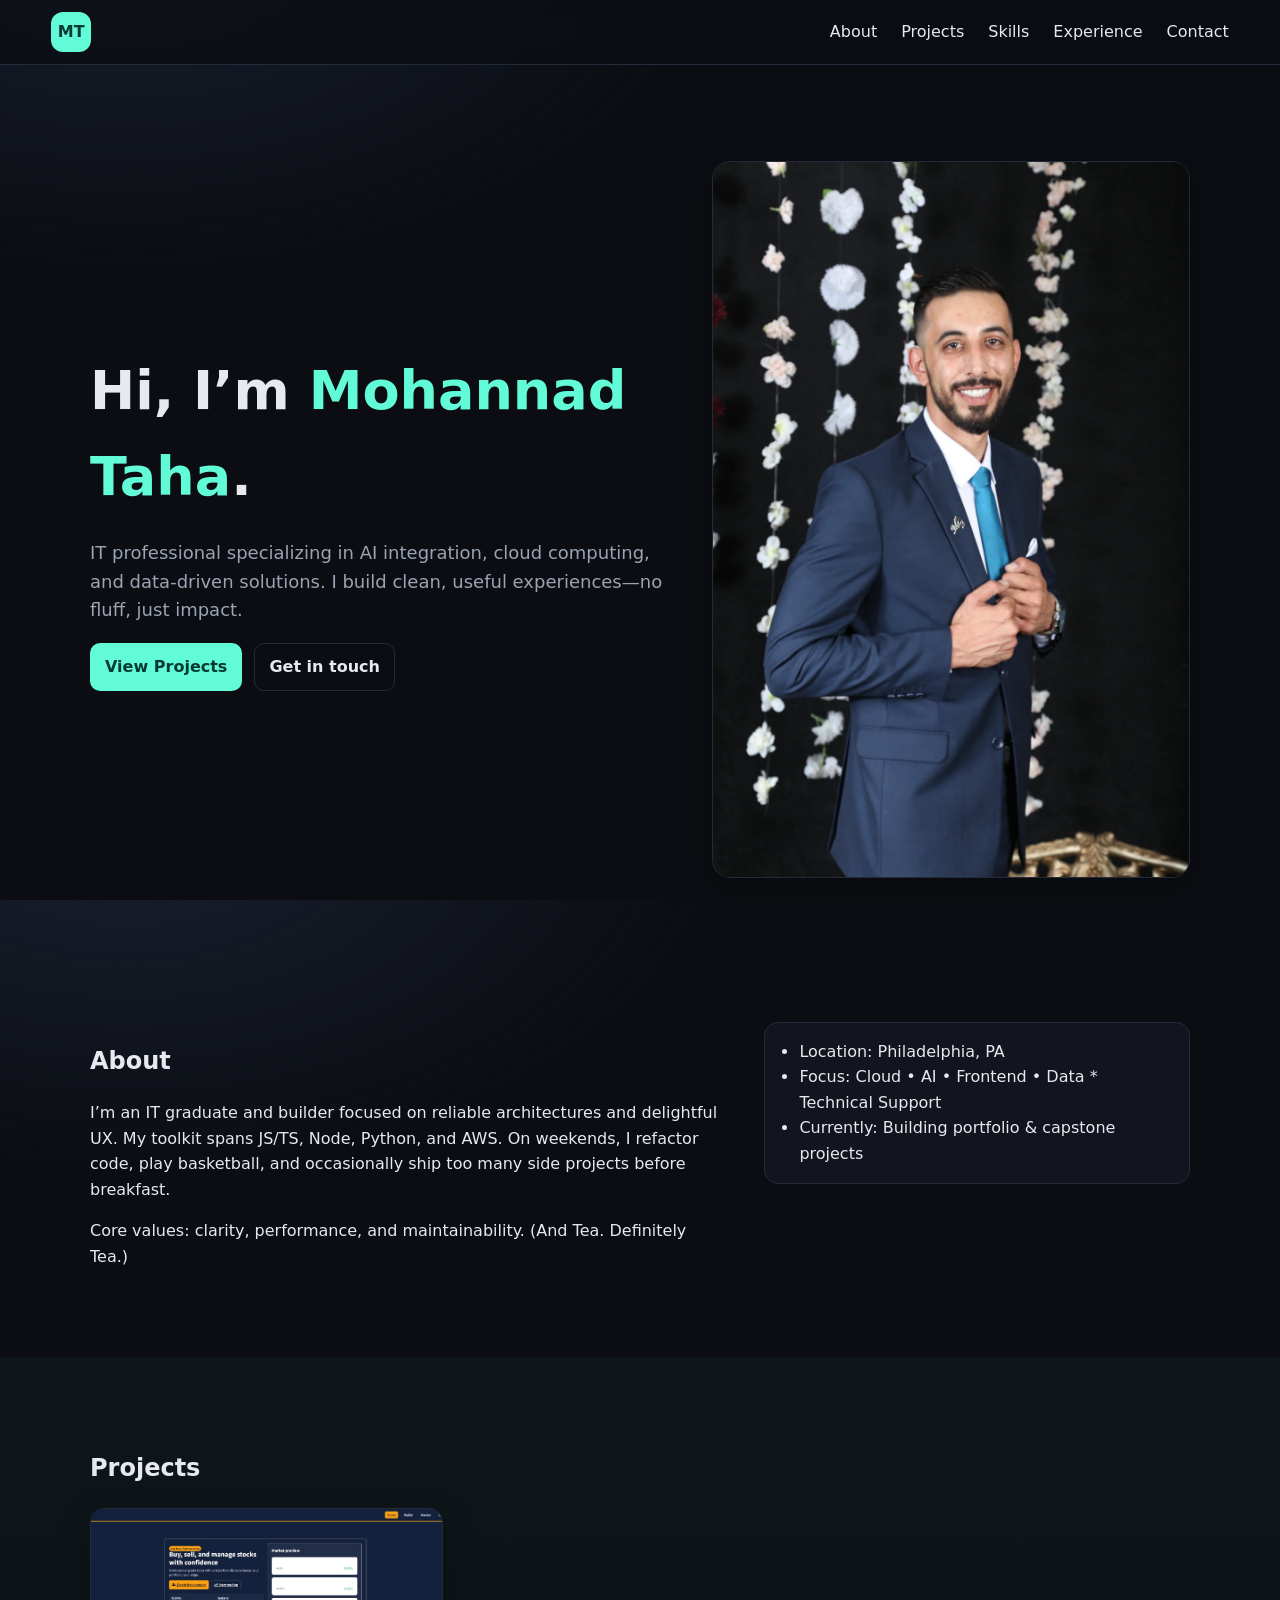
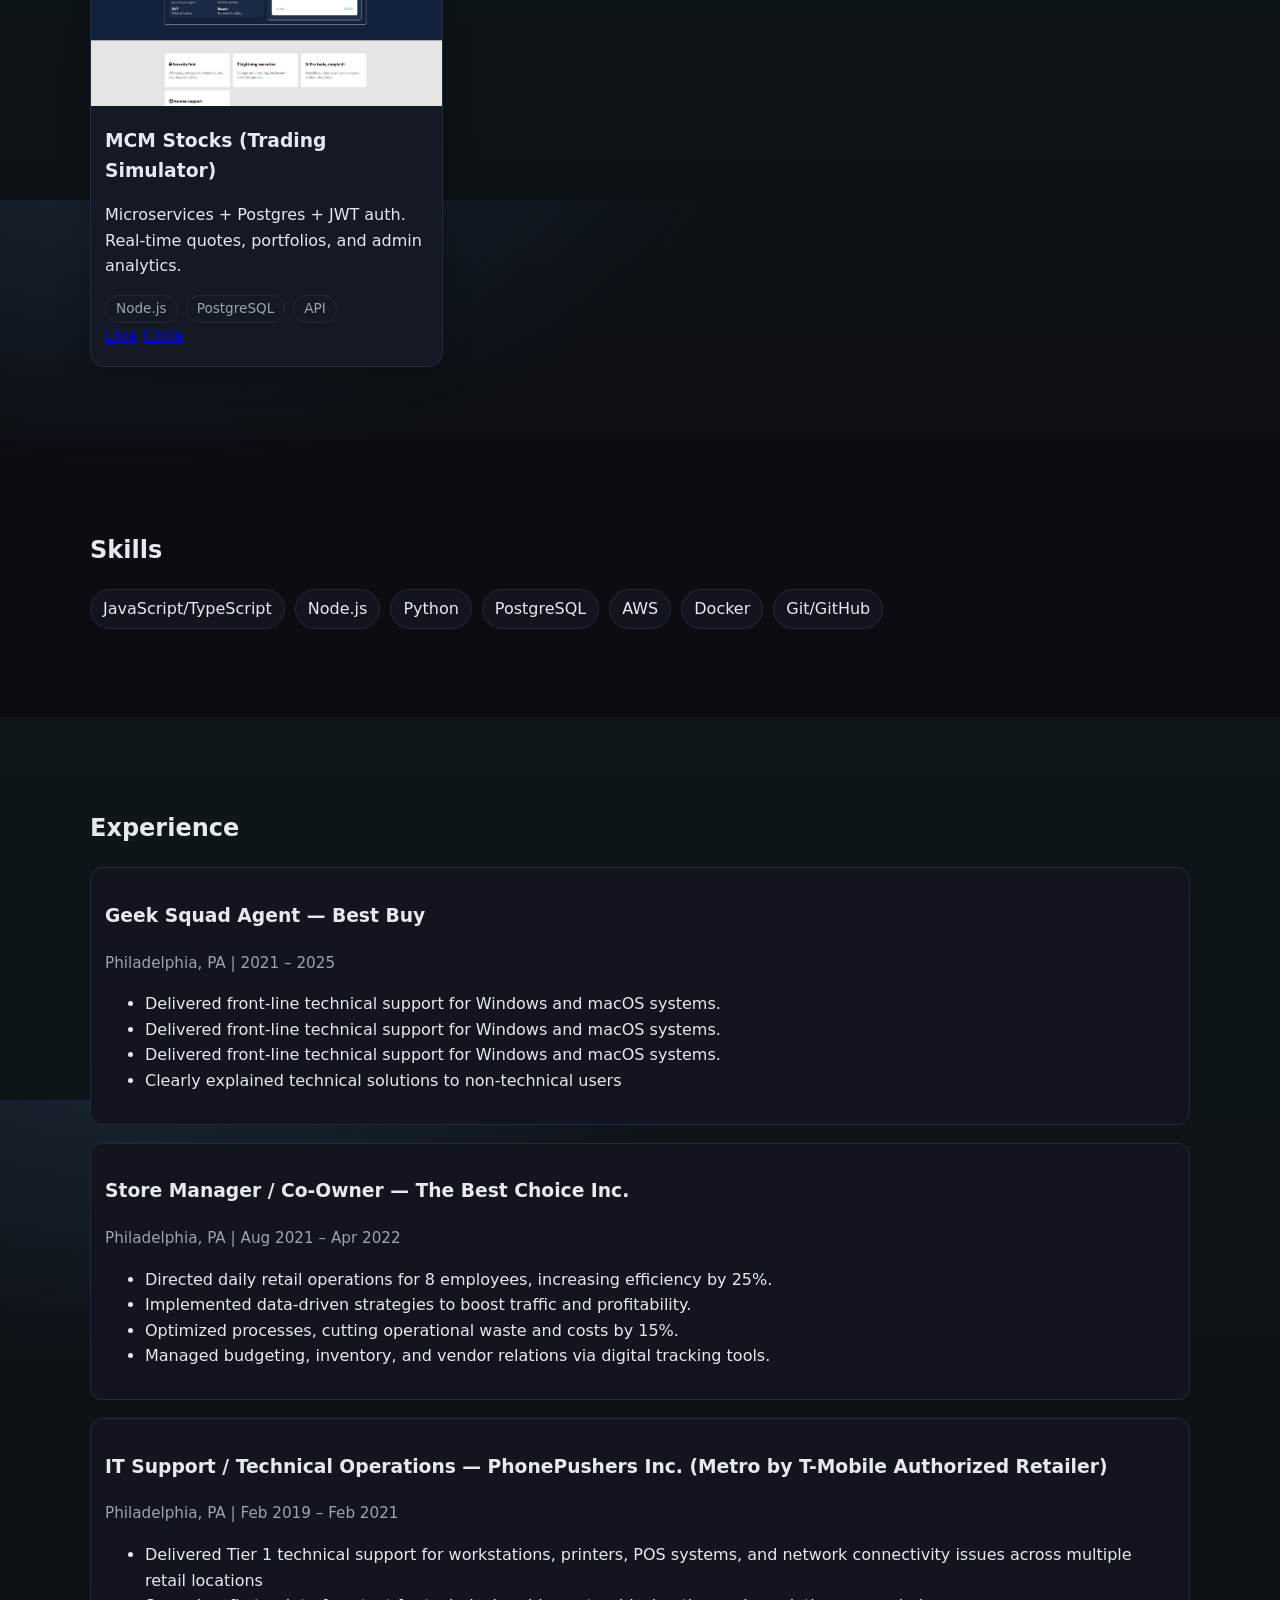
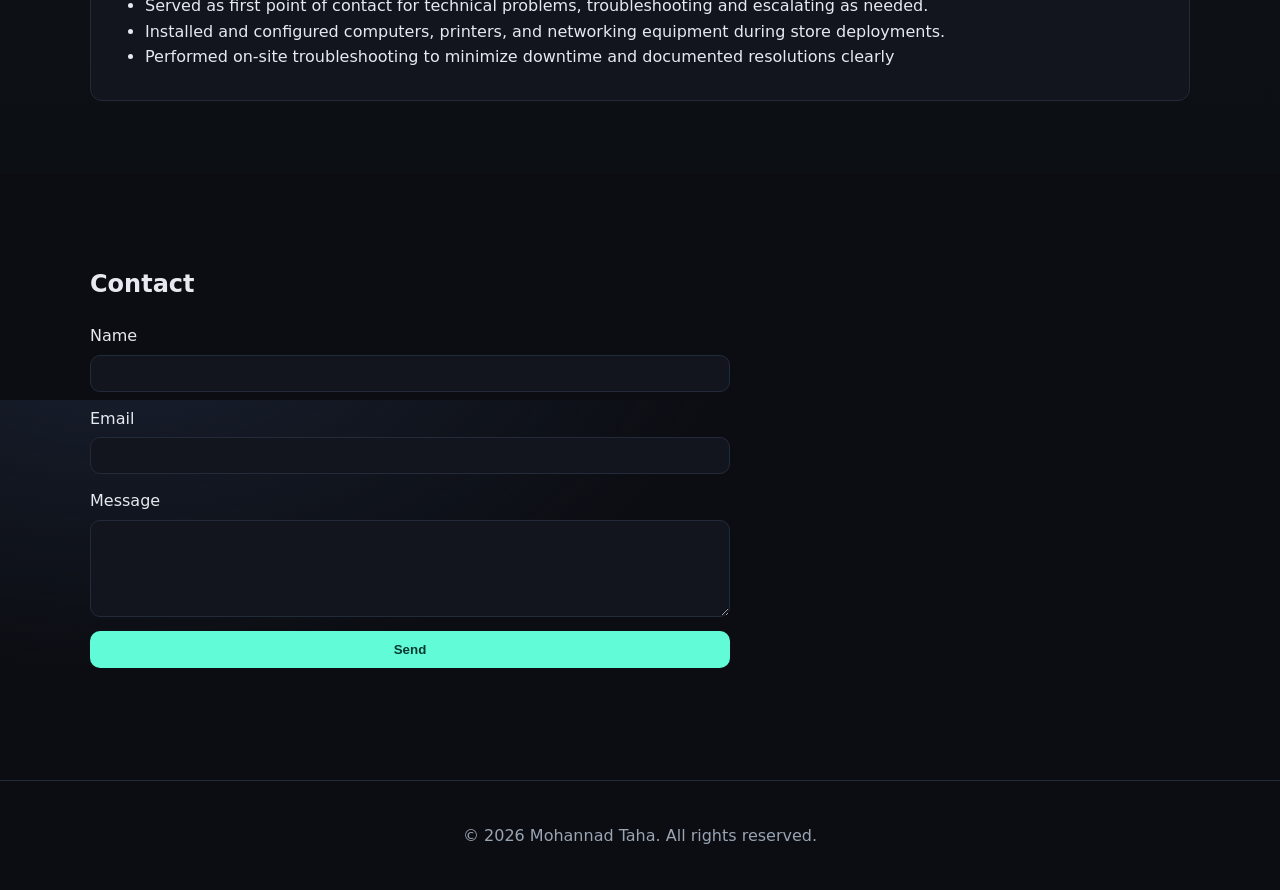
==== index.html @ 63498282 "Update index.html" ====
<!DOCTYPE html>
<html lang="en">
<head>
  <meta charset="utf-8" />
  <meta name="viewport" content="width=device-width, initial-scale=1" />
  <title>Mohannad Taha — Portfolio</title>
  <meta name="description" content="Portfolio of Mohannad Taha: IT, Cloud, AI, and Data projects." />
  <link rel="icon" href="/icons/favicon.svg" type="image/svg+xml">
  <link rel="icon" href="/icons/favicon.png" type="image/png">
  <link rel="apple-touch-icon" href="/icons/favicon.png">
  <link rel="stylesheet" href="/styles.css" />
</head>

<body>
  <header class="site-header">
    <a class="logo" href="#hero" aria-label="Go to top">MT</a>
    <nav class="nav" id="nav">
      <button class="nav__toggle" aria-expanded="false" aria-controls="nav__menu" aria-label="Toggle navigation">
        <span class="nav__bar"></span><span class="nav__bar"></span><span class="nav__bar"></span>
      </button>
      <ul class="nav__menu" id="nav__menu">
        <li><a href="#about">About</a></li>
        <li><a href="#projects">Projects</a></li>
        <li><a href="#skills">Skills</a></li>
        <li><a href="#experience">Experience</a></li>
        <li><a href="#contact">Contact</a></li>
      </ul>
    </nav>
  </header>

  <main>
    <!-- HERO -->
    <section id="hero" class="section hero">
      <div class="container hero__inner">
        <div class="hero__copy">
          <h1>Hi, I’m <span class="accent">Mohannad Taha</span>.</h1>
          <p class="lead">
            IT professional specializing in AI integration, cloud computing, and data-driven solutions.
            I build clean, useful experiences—no fluff, just impact.
          </p>
          <div class="hero__cta">
            <a class="btn" href="#projects">View Projects</a>
            <a class="btn btn--ghost" href="#contact" aria-label="Jump to contact">Get in touch</a>
          </div>
        </div>
        <div class="hero__media">
          <img src="/assets/MyPicture.jpg" alt="Portrait illustration" width="320" height="320" loading="lazy">
        </div>
      </div>
    </section>

    <!-- ABOUT -->
    <section id="about" class="section">
      <div class="container two-col">
        <div>
          <h2>About</h2>
          <p>
            I’m an IT graduate and builder focused on reliable architectures and delightful UX.
            My toolkit spans JS/TS, Node, Python, and AWS. On weekends, I refactor code,
            play basketball, and occasionally ship too many side projects before breakfast.
          </p>
          <p>
            Core values: clarity, performance, and maintainability. (And Tea. Definitely Tea.)
          </p>
        </div>
        <aside class="about__facts">
          <ul>
            <li>Location: Philadelphia, PA</li>
            <li>Focus: Cloud • AI • Frontend • Data * Technical Support</li>
            <li>Currently: Building portfolio & capstone projects</li>
          </ul>
        </aside>
      </div>
    </section>

    <!-- PROJECTS -->
    <section id="projects" class="section bg-soft">
      <div class="container">
        <h2>Projects</h2>
        <div class="grid projects">
          <article class="card">
            <img src="/assets/mcmstocks.jpg" alt="Project cover" loading="lazy" width="640" height="360">
            <div class="card__body">
              <h3>MCM Stocks (Trading Simulator)</h3>
              <p>Microservices + Postgres + JWT auth. Real-time quotes, portfolios, and admin analytics.</p>
              <div class="card__tags"><span>Node.js</span><span>PostgreSQL</span><span>API</span></div>
              <div class="card__cta">
                <a href="#" class="link">Live</a>
                <a href="#" class="link">Code</a>
              </div>
            </div>
          </article>
        </div>
      </div>
    </section>

    <!-- SKILLS -->
    <section id="skills" class="section">
      <div class="container">
        <h2>Skills</h2>
        <ul class="chips">
          <li>JavaScript/TypeScript</li><li>Node.js</li><li>Python</li>
          <li>PostgreSQL</li><li>AWS</li><li>Docker</li><li>Git/GitHub</li>
        </ul>
      </div>
    </section>

    <!-- EXPERIENCE -->
    <section id="experience" class="section bg-soft">
      <div class="container">
        <h2>Experience</h2>
        <div class="timeline">
          <div class="timeline__item">
            <h3>Geek Squad Agent — Best Buy</h3>
            <span class="muted">Philadelphia, PA | 2021 – 2025</span>
            <ul>
              <li>Delivered front-line technical support for Windows and macOS systems.</li>
              <li>Delivered front-line technical support for Windows and macOS systems.</li>
              <li>Delivered front-line technical support for Windows and macOS systems.</li>
              <li>Clearly explained technical solutions to non-technical users</li>
            </ul>
          </div>

          <div class  ="timeline__item">
            <h3>Store Manager / Co-Owner — The Best Choice Inc.</h3>
            <span class="muted">Philadelphia, PA | Aug 2021 – Apr 2022</span>
            <ul>
              <li>Directed daily retail operations for 8 employees, increasing efficiency by 25%.</li>
              <li>Implemented data-driven strategies to boost traffic and profitability.</li>
              <li>Optimized processes, cutting operational waste and costs by 15%.</li>
              <li>Managed budgeting, inventory, and vendor relations via digital tracking tools.</li>
            </ul>
          </div>
          <div class="timeline__item">
            <h3>IT Support / Technical Operations — PhonePushers Inc. (Metro by T-Mobile Authorized Retailer)</h3>
            <span class="muted">Philadelphia, PA | Feb 2019 – Feb 2021</span>
            <ul>
              <li>Delivered Tier 1 technical support for workstations, printers, POS systems, and network connectivity issues across multiple retail locations</li>
              <li>Served as first point of contact for technical problems, troubleshooting and escalating as needed.</li>
              <li>Installed and configured computers, printers, and networking equipment during store deployments.</li>
              <li>Performed on-site troubleshooting to minimize downtime and documented resolutions clearly</li>
            </ul>
          </div>
        </div>
        </div>
      </div>
      
    </section>

    <!-- CONTACT -->
    <section id="contact" class="section">
      <div class="container">
        <h2>Contact</h2>

        <!-- WORKING NETLIFY FORM WITH REDIRECT -->
        <form 
          name="contact" 
          method="POST" 
          data-netlify="true" 
          netlify-honeypot="bot-field" 
          action="/thank-you.html"
          class="form">

          <!-- REQUIRED for Netlify -->
          <input type="hidden" name="form-name" value="contact">

          <p class="hidden">
            <label>Don’t fill this out: <input name="bot-field" /></label>
          </p>

          <div class="form__row">
            <label for="name">Name</label>
            <input id="name" name="name" type="text" required />
          </div>

          <div class="form__row">
            <label for="email">Email</label>
            <input id="email" name="email" type="email" required />
          </div>

          <div class="form__row">
            <label for="message">Message</label>
            <textarea id="message" name="message" rows="5" required></textarea>
          </div>

          <button class="btn" type="submit">Send</button>
        </form>
      </div>
    </section>
  </main>

  <footer class="site-footer">
    <div class="container">
      <p>© <span id="year"></span> Mohannad Taha. All rights reserved.</p>
    </div>
  </footer>

  <script src="/script.js"></script>
</body>
</html>
---- styles.css ----
/* Minimal, modern, responsive portfolio styles */
:root {
  --bg: #0b0d12;
  --surface: #12151d;
  --soft: #0f1117;
  --text: #e6e9ef;
  --muted: #9aa4b2;
  --accent: #62fbd7;
  --accent-ink: #053a32;
  --card: #151924;
  --border: #232a3a;
  --shadow: 0 10px 30px rgba(0,0,0,0.25);
}

* { box-sizing: border-box; }
html, body { height: 100%; }
body {
  margin: 0;
  font: 16px/1.6 system-ui, -apple-system, Segoe UI, Roboto, Ubuntu, Cantarell, Noto Sans, Arial, "Apple Color Emoji","Segoe UI Emoji";
  color: var(--text);
  background: radial-gradient(1000px 600px at 10% -10%, #192030 0%, transparent 60%), var(--bg);
}

.container { width: min(1100px, 92%); margin-inline: auto; }

.section { padding: 72px 0; }
.bg-soft { background: linear-gradient(180deg, rgba(98,251,215,0.04), rgba(98,251,215,0.01)); }

.site-header {
  position: sticky; top: 0; z-index: 50;
  background: rgba(11,13,18,0.7);
  backdrop-filter: blur(10px);
  border-bottom: 1px solid var(--border);
  display: flex; align-items: center; justify-content: space-between;
  padding: 12px 4%;
}
.logo {
  display:inline-grid; place-items:center;
  width: 40px; height: 40px; border-radius: 12px;
  background: var(--accent); color: var(--accent-ink); font-weight: 800; text-decoration: none;
}
.nav__toggle { display:none; background:none; border:0; cursor:pointer; }
.nav__bar { display:block; width:22px; height:2px; background:var(--text); margin:5px 0; }
.nav__menu { display:flex; list-style:none; gap:24px; padding:0; margin:0; }
.nav__menu a { color: var(--text); text-decoration:none; }
.nav__menu a:hover { color: var(--accent); }

@media (max-width: 860px){
  .nav__toggle { display:block; }
  .nav__menu { display:none; position:absolute; right:4%; top:60px; background:var(--surface); padding:14px; border:1px solid var(--border); border-radius: 12px; flex-direction:column; width: 220px; }
  .nav__menu.show { display:flex; }
}

.hero { padding: 96px 0 72px; }
.hero__inner { display:grid; grid-template-columns: 1.2fr 1fr; gap:48px; align-items:center; }
.hero__copy h1 { font-size: clamp(34px, 5vw, 54px); margin:0 0 10px; }
.lead { font-size: 1.125rem; color: var(--muted); }
.hero__cta { margin-top: 18px; display:flex; gap:12px; }

.hero__media img {
  display:block; width:100%; height:auto; border-radius: 18px; background: var(--surface);
  border: 1px solid var(--border); box-shadow: var(--shadow);
}

.two-col { display:grid; grid-template-columns: 1.2fr 0.8fr; gap:36px; align-items:start; }
.about__facts { background: var(--surface); border:1px solid var(--border); border-radius: 14px; padding:16px; }
.about__facts ul { margin:0; padding:0 0 0 18px; }

.grid.projects {
  display:grid; grid-template-columns: repeat(3, 1fr); gap:20px;
}
.card { background: var(--card); border:1px solid var(--border); border-radius: 14px; overflow:hidden; box-shadow: var(--shadow); }
.card img { display:block; width:100%; height:auto; aspect-ratio: 16/9; object-fit:cover; }
.card__body { padding: 14px 14px 18px; }
.card__body h3 { margin: 6px 0 8px; }
.card__tags { display:flex; flex-wrap:wrap; gap:8px; margin-top:10px; }
.card__tags span { border:1px solid var(--border); border-radius: 999px; padding:2px 10px; font-size: 0.85rem; color: var(--muted); }

.chips { display:flex; flex-wrap:wrap; gap:10px; padding:0; list-style:none; }
.chips li { background: var(--surface); border:1px solid var(--border); padding:6px 12px; border-radius: 999px; }

.timeline { display:grid; gap:18px; }
.timeline__item { background: var(--surface); border:1px solid var(--border); border-radius: 12px; padding:14px; }
.muted { color: var(--muted); font-size: 0.95rem; }

.form { display:grid; gap:14px; max-width: 640px; }
.form__row { display:grid; gap:6px; }
.form input, .form textarea {
  background: var(--surface); border:1px solid var(--border); border-radius: 10px; padding: 10px 12px; color: var(--text);
}
.form__note { color: var(--muted); font-size: 0.9rem; }
.hidden { display:none; }

.btn {
  display:inline-block; padding:10px 14px; border-radius: 10px; background: var(--accent);
  color: var(--accent-ink); font-weight: 700; text-decoration:none; border:1px solid transparent;
}
.btn--ghost { background: transparent; color: var(--text); border-color: var(--border); }
.btn--ghost:hover { border-color: var(--accent); color: var(--accent); }

.site-footer { border-top: 1px solid var(--border); padding: 26px 0; margin-top: 40px; text-align:center; color: var(--muted); }

.accent { color: var(--accent); }

@media (max-width: 1024px){
  .grid.projects { grid-template-columns: repeat(2, 1fr); }
  .two-col { grid-template-columns: 1fr; }
}
@media (max-width: 640px){
  .grid.projects { grid-template-columns: 1fr; }
  .hero__inner { grid-template-columns: 1fr; }
}
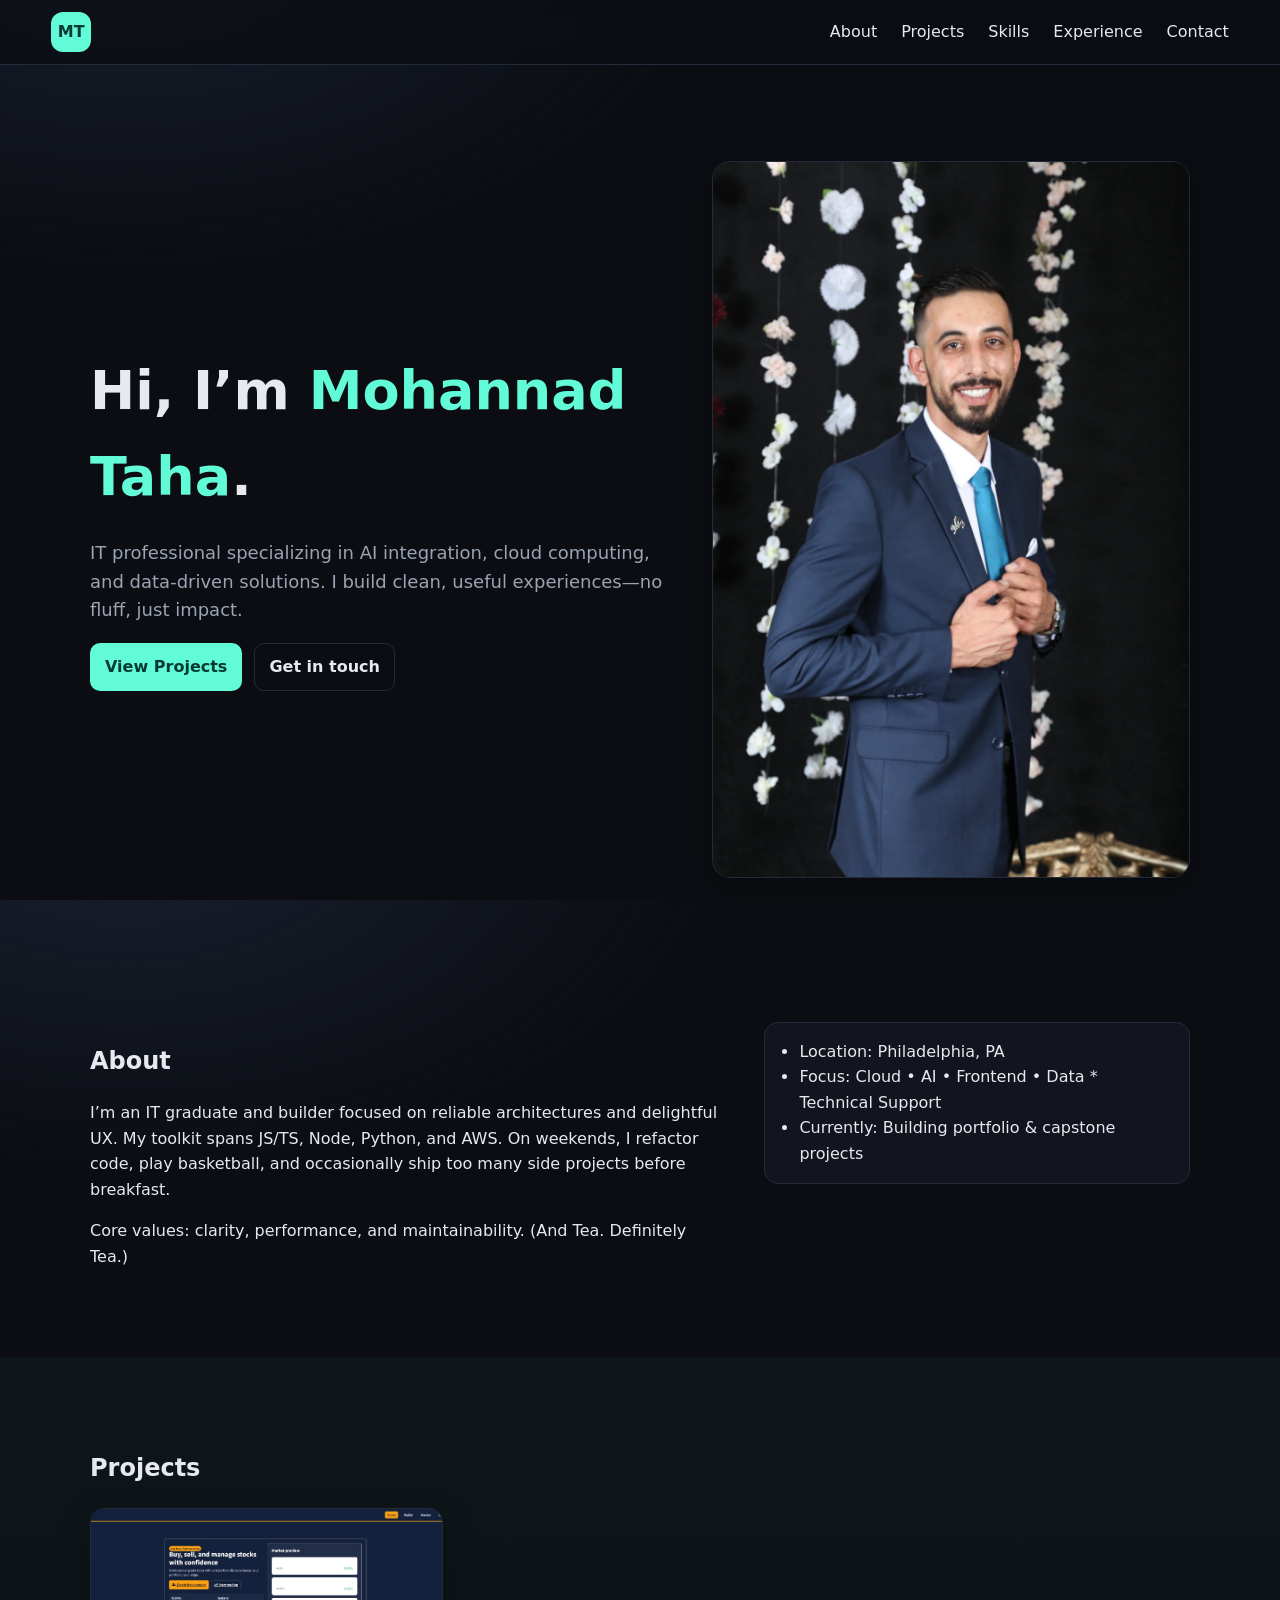
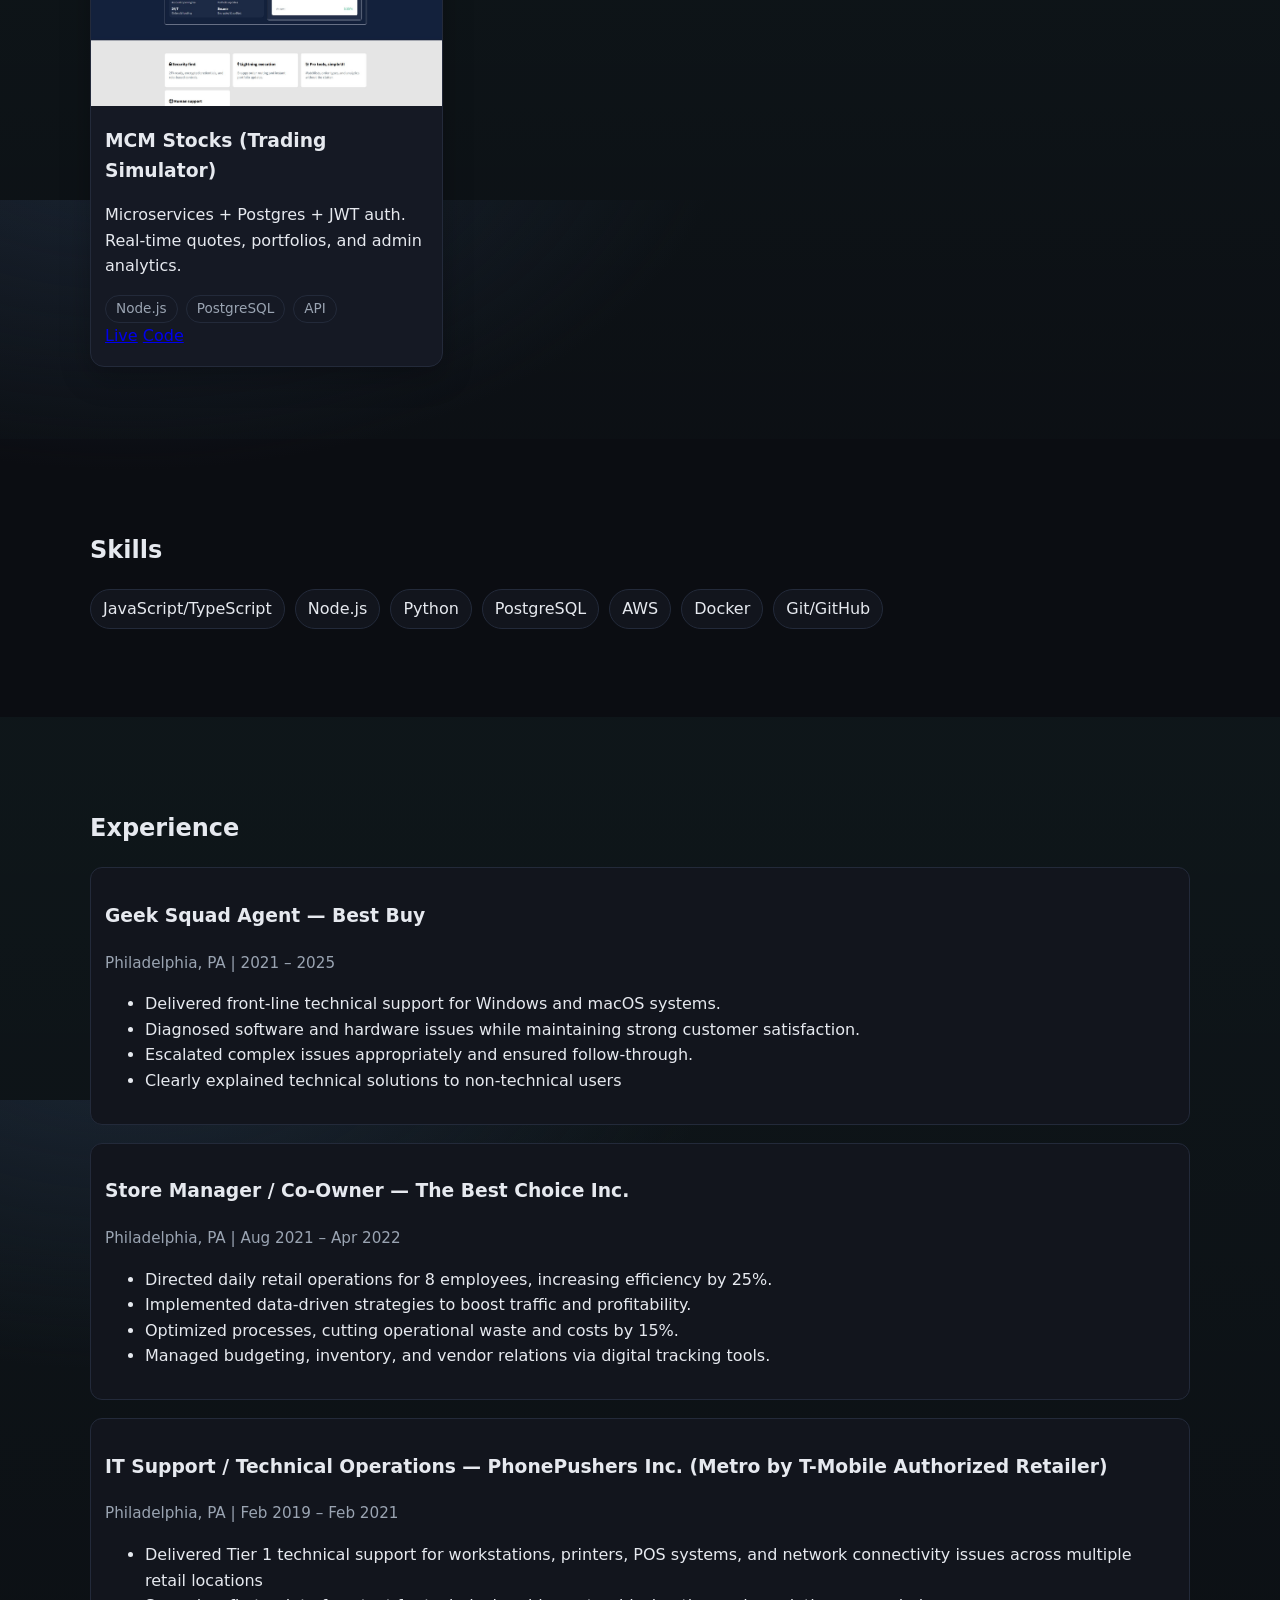
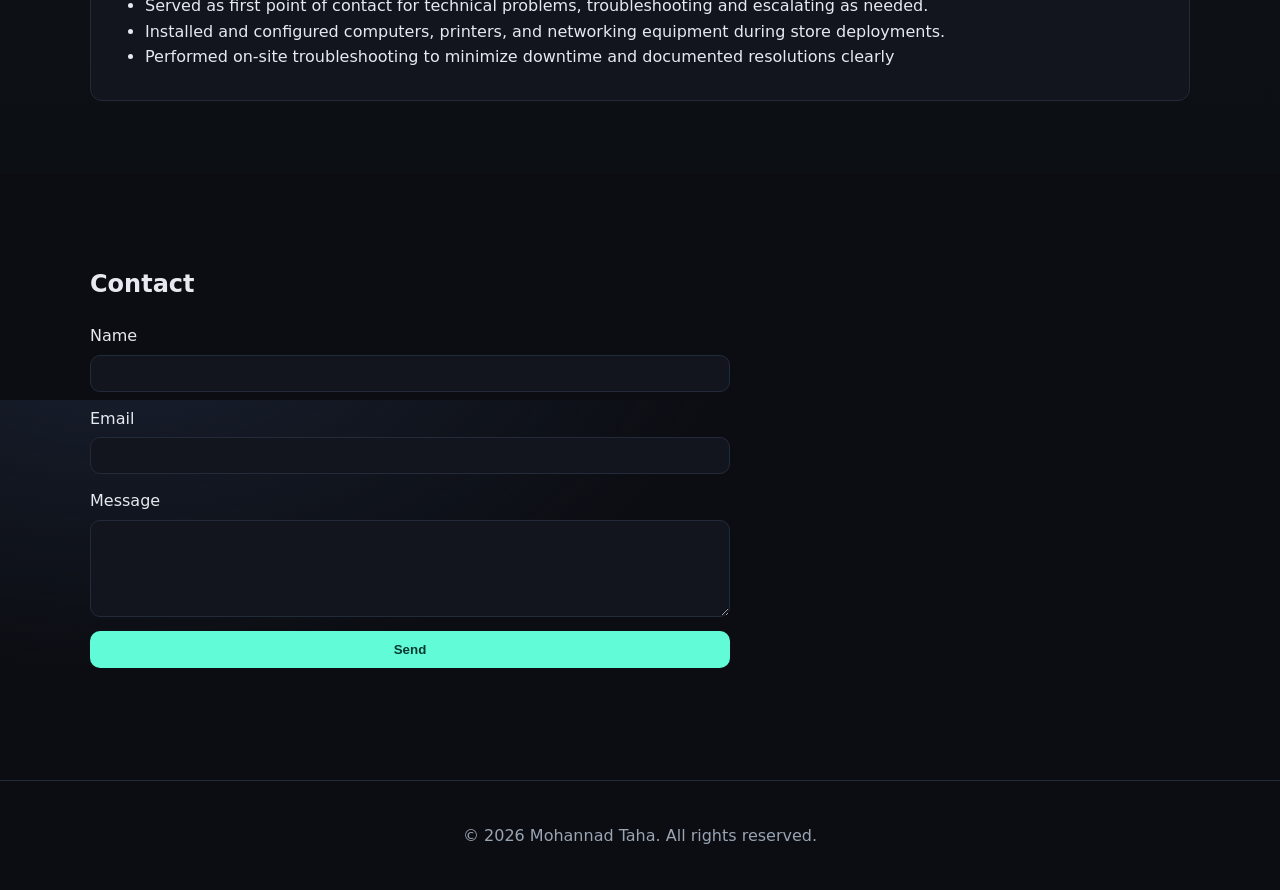
==== commit 5d2e64ec: "Update index.html" ====
--- a/index.html
+++ b/index.html
@@ -115,12 +115,11 @@
             <span class="muted">Philadelphia, PA | 2021 – 2025</span>
             <ul>
               <li>Delivered front-line technical support for Windows and macOS systems.</li>
-              <li>Delivered front-line technical support for Windows and macOS systems.</li>
-              <li>Delivered front-line technical support for Windows and macOS systems.</li>
+              <li>Diagnosed software and hardware issues while maintaining strong customer satisfaction.</li>
+              <li>Escalated complex issues appropriately and ensured follow-through.</li>
               <li>Clearly explained technical solutions to non-technical users</li>
             </ul>
           </div>
-
           <div class  ="timeline__item">
             <h3>Store Manager / Co-Owner — The Best Choice Inc.</h3>
             <span class="muted">Philadelphia, PA | Aug 2021 – Apr 2022</span>
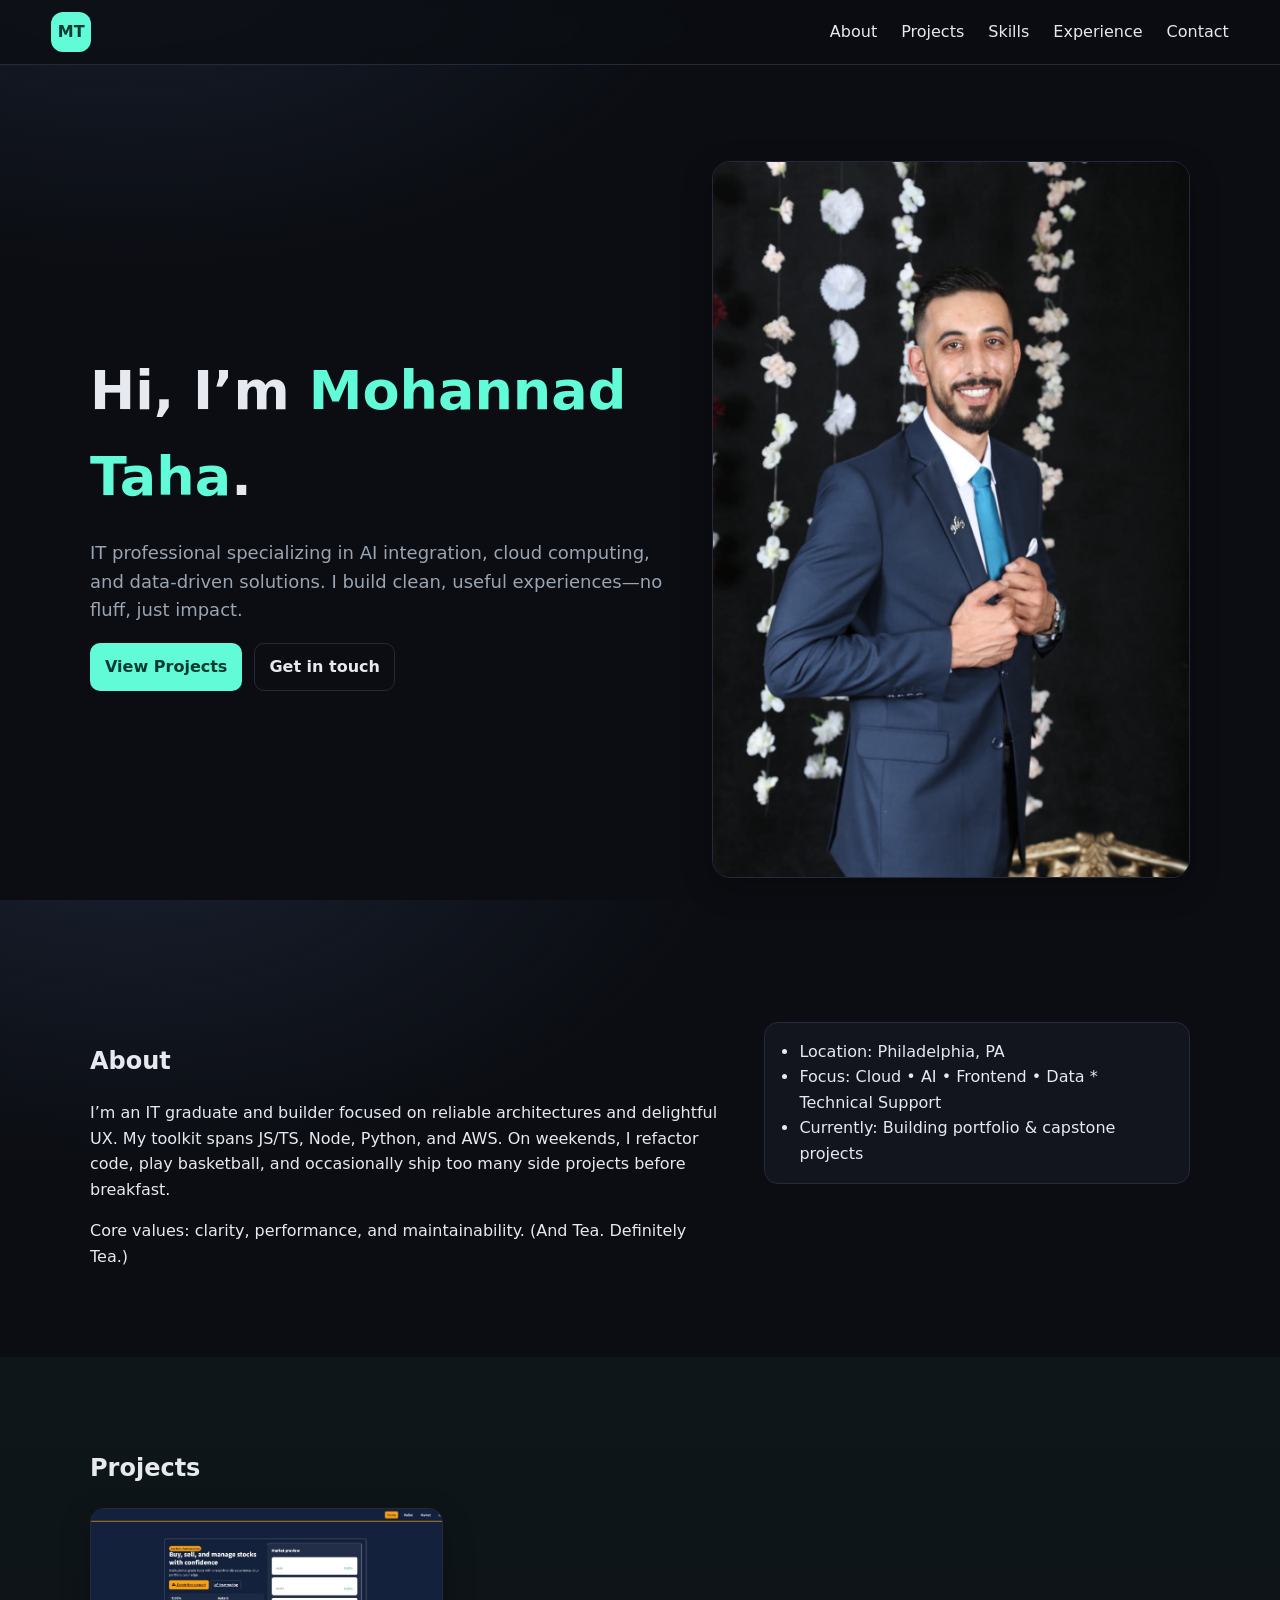
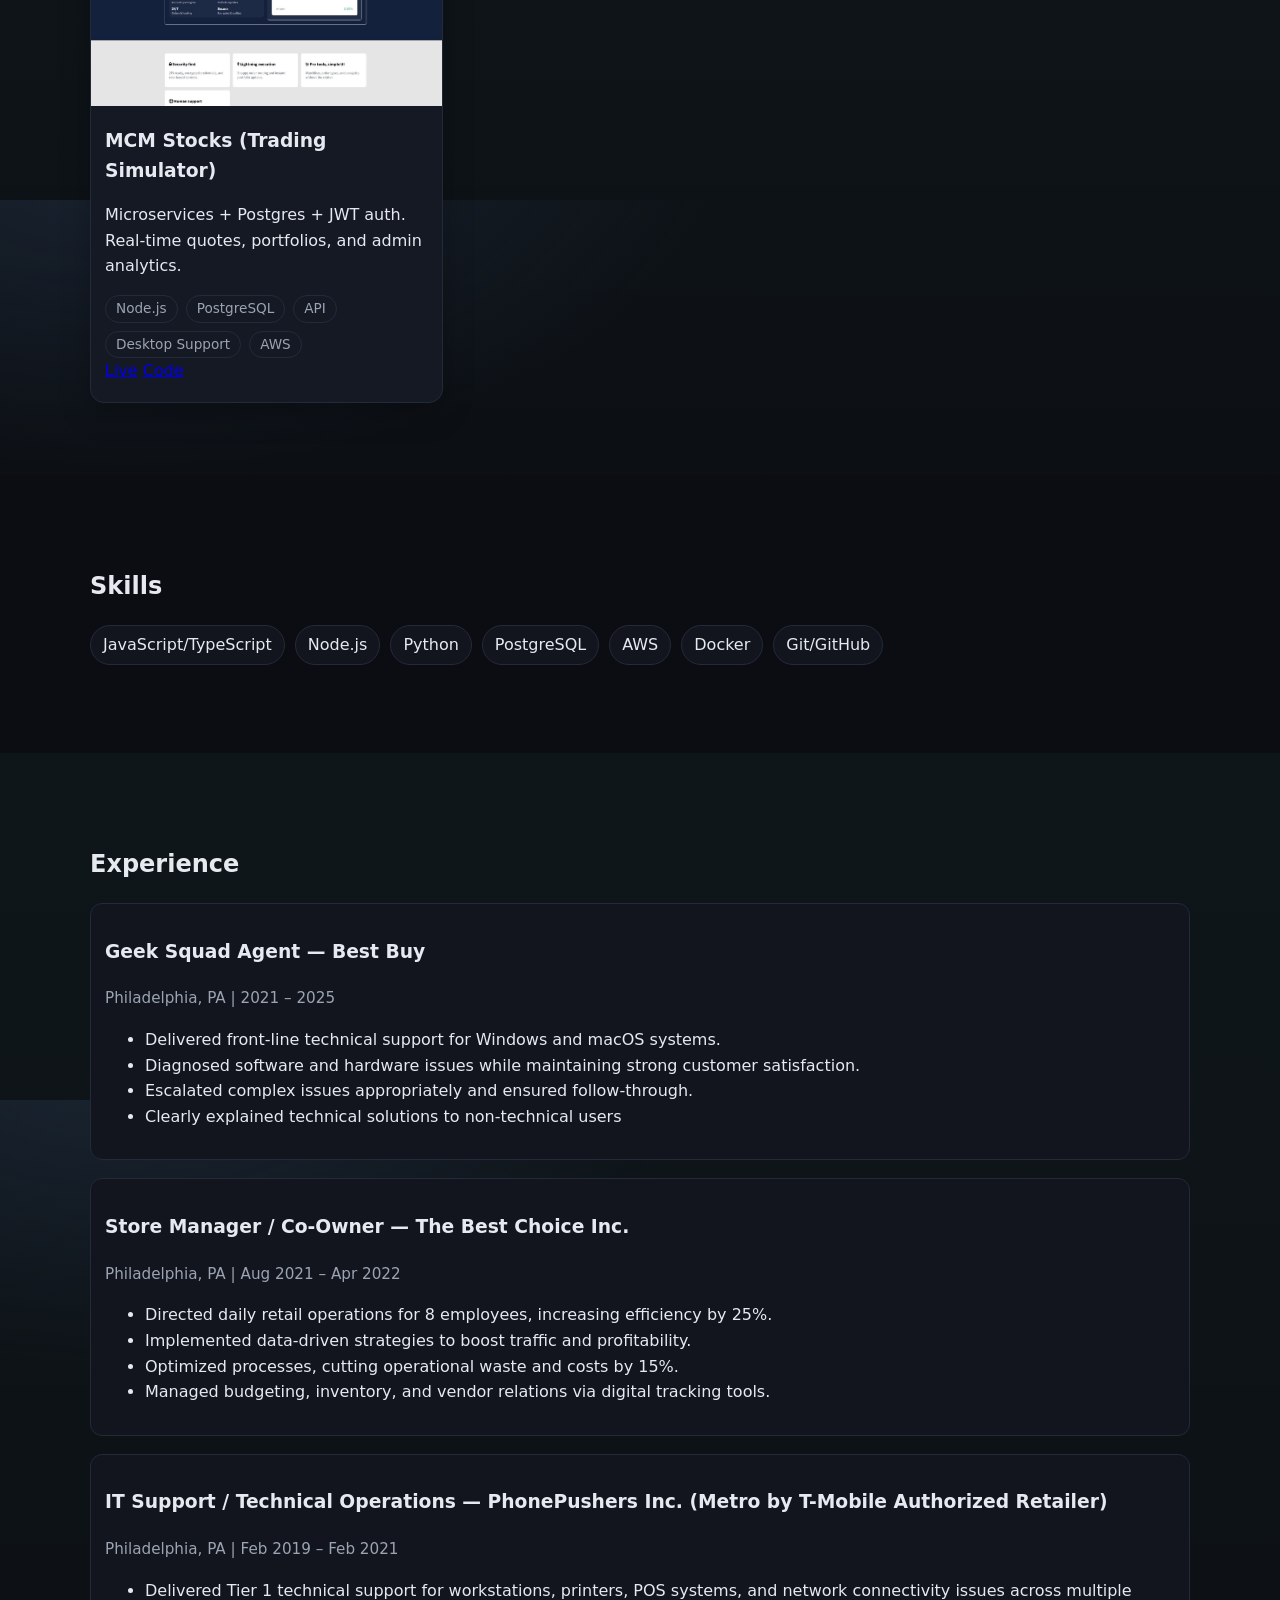
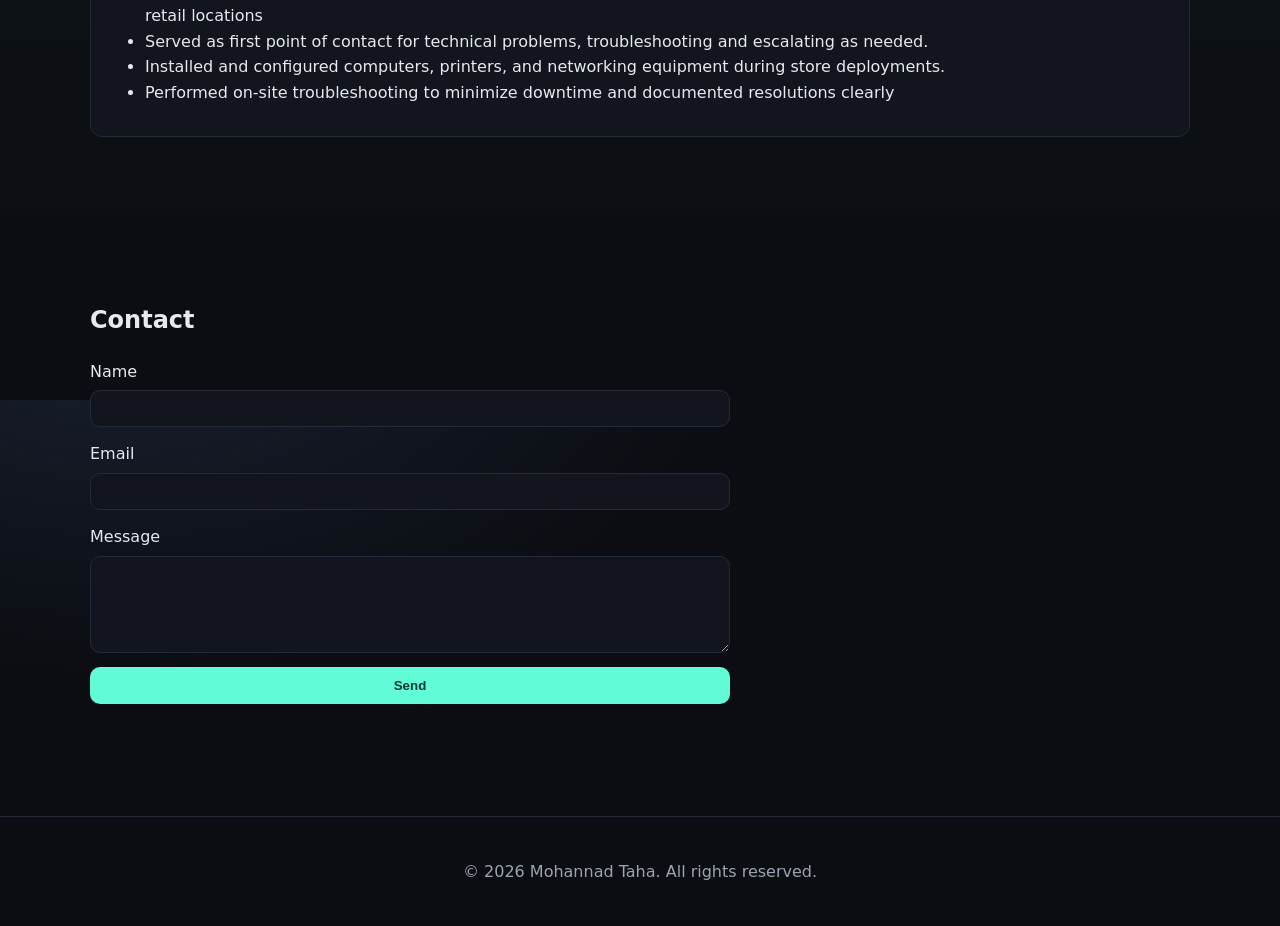
==== commit effc6075: "Update index.html" ====
--- a/index.html
+++ b/index.html
@@ -83,7 +83,7 @@
             <div class="card__body">
               <h3>MCM Stocks (Trading Simulator)</h3>
               <p>Microservices + Postgres + JWT auth. Real-time quotes, portfolios, and admin analytics.</p>
-              <div class="card__tags"><span>Node.js</span><span>PostgreSQL</span><span>API</span></div>
+              <div class="card__tags"><span>Node.js</span><span>PostgreSQL</span><span>API</span><span>Desktop Support</span><span>AWS</span></div>
               <div class="card__cta">
                 <a href="#" class="link">Live</a>
                 <a href="#" class="link">Code</a>
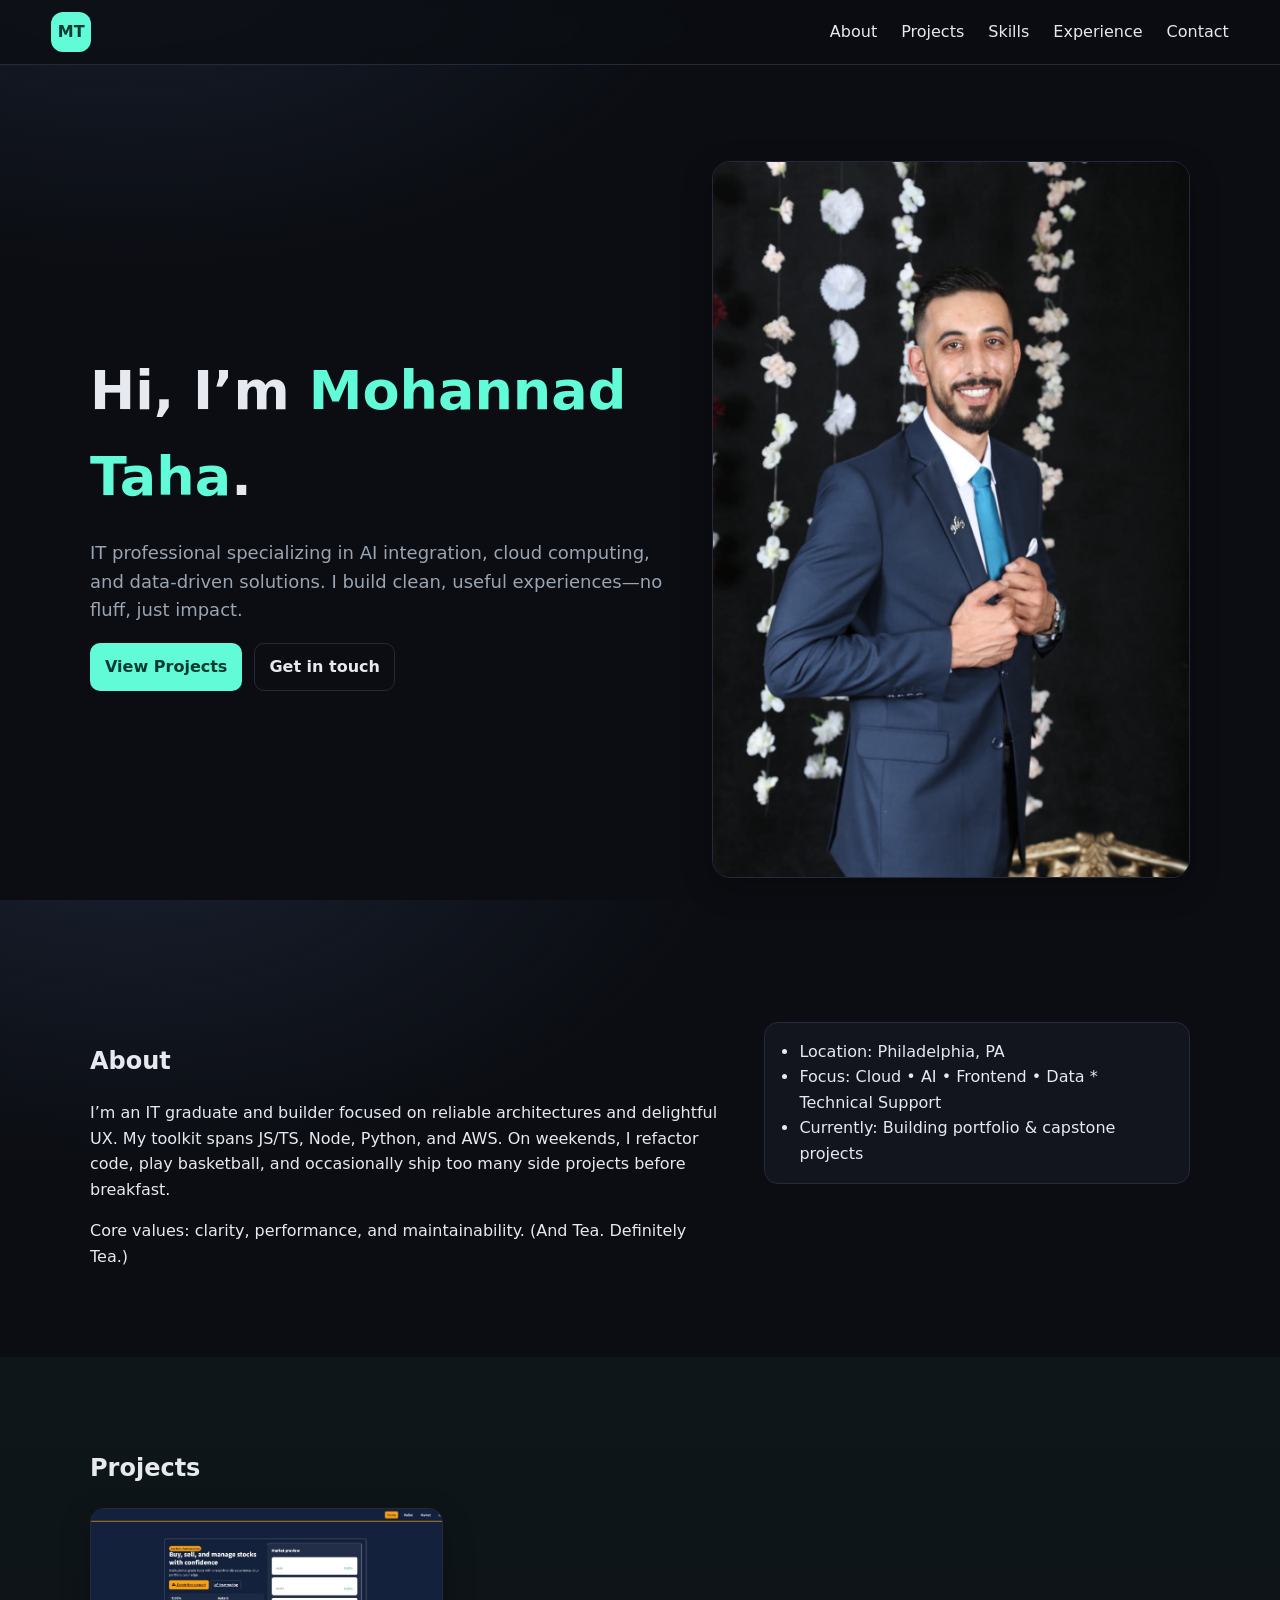
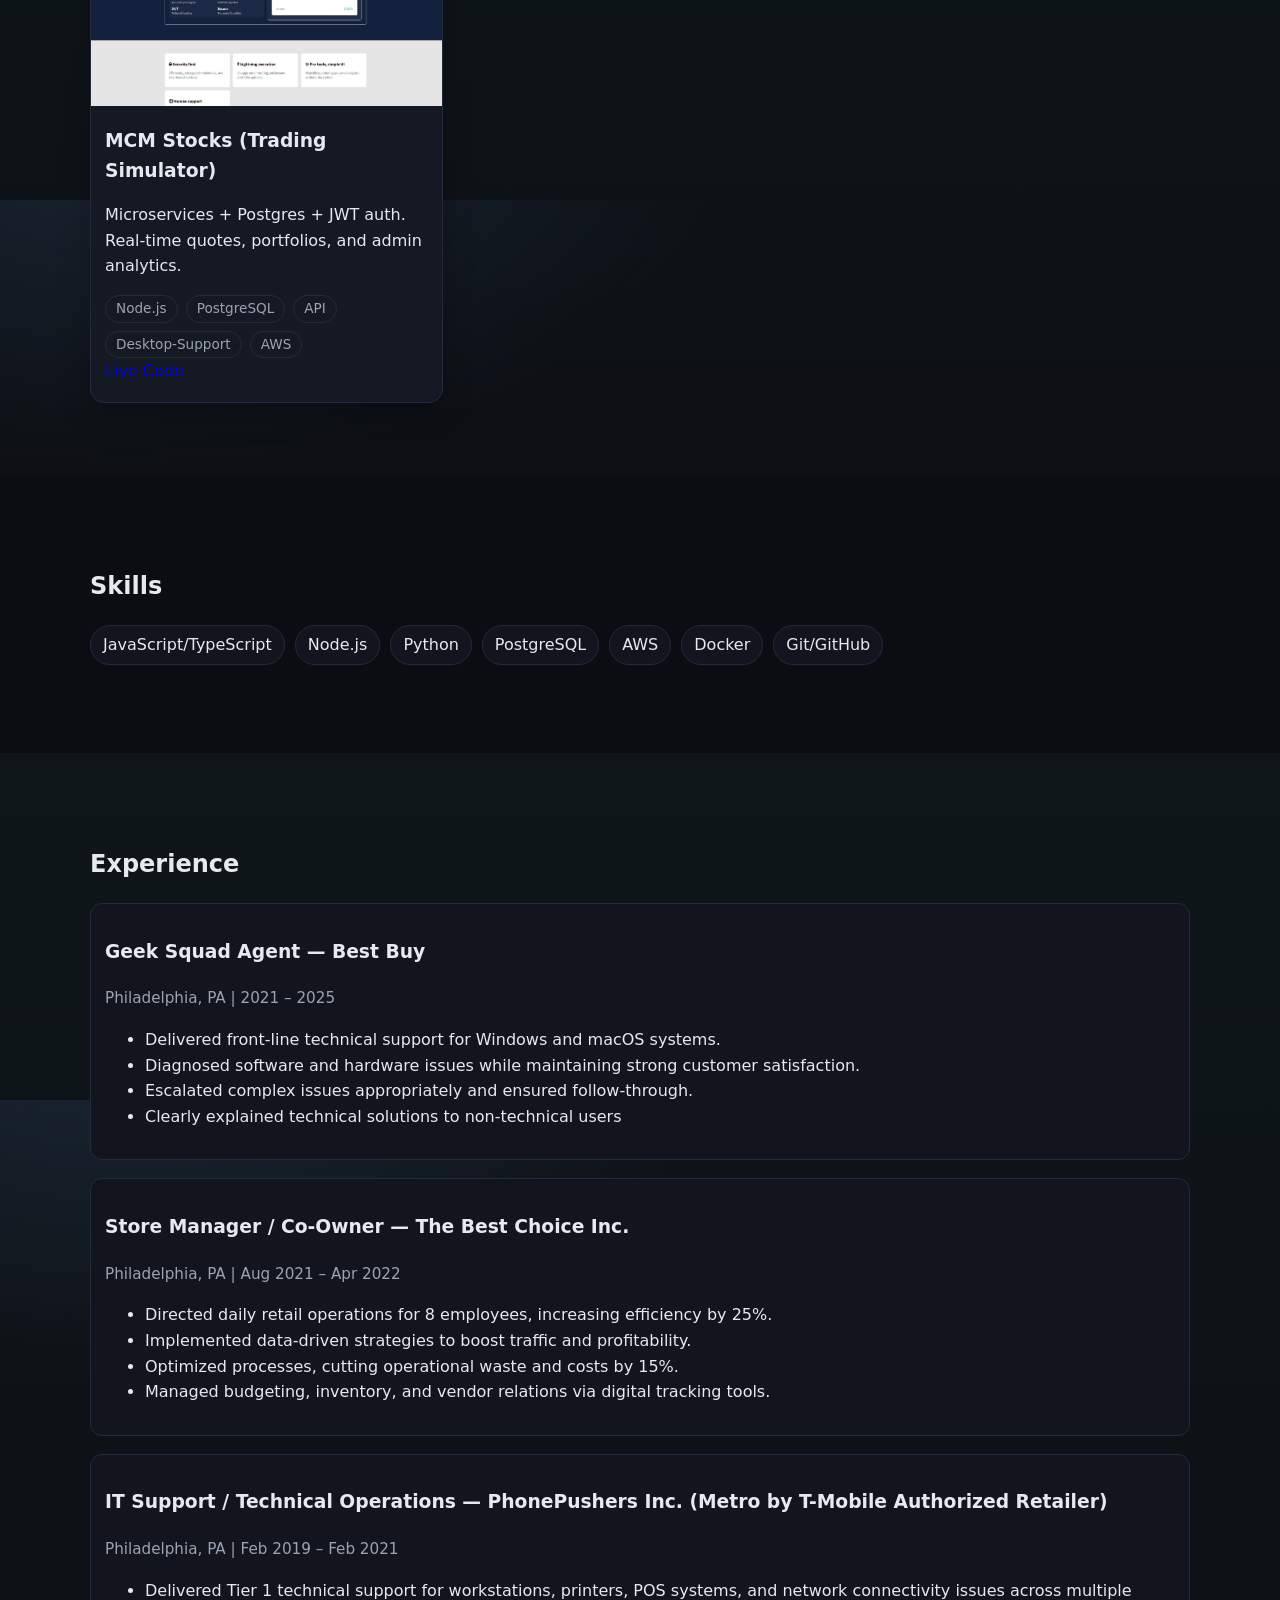
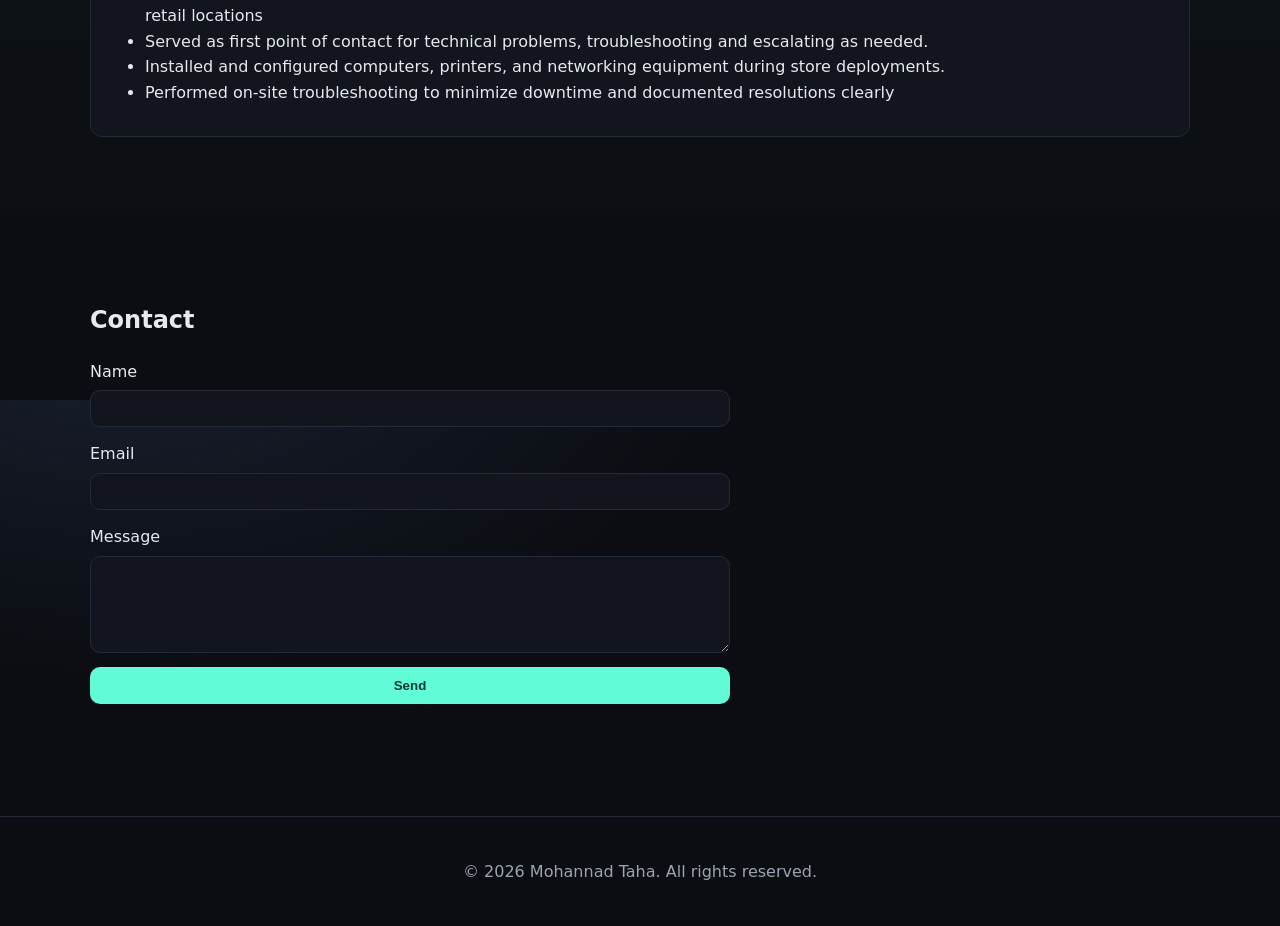
==== commit a17b6b04: "Update index.html" ====
--- a/index.html
+++ b/index.html
@@ -83,7 +83,7 @@
             <div class="card__body">
               <h3>MCM Stocks (Trading Simulator)</h3>
               <p>Microservices + Postgres + JWT auth. Real-time quotes, portfolios, and admin analytics.</p>
-              <div class="card__tags"><span>Node.js</span><span>PostgreSQL</span><span>API</span><span>Desktop Support</span><span>AWS</span></div>
+              <div class="card__tags"><span>Node.js</span><span>PostgreSQL</span><span>API</span><span>Desktop-Support</span><span>AWS</span></div>
               <div class="card__cta">
                 <a href="#" class="link">Live</a>
                 <a href="#" class="link">Code</a>
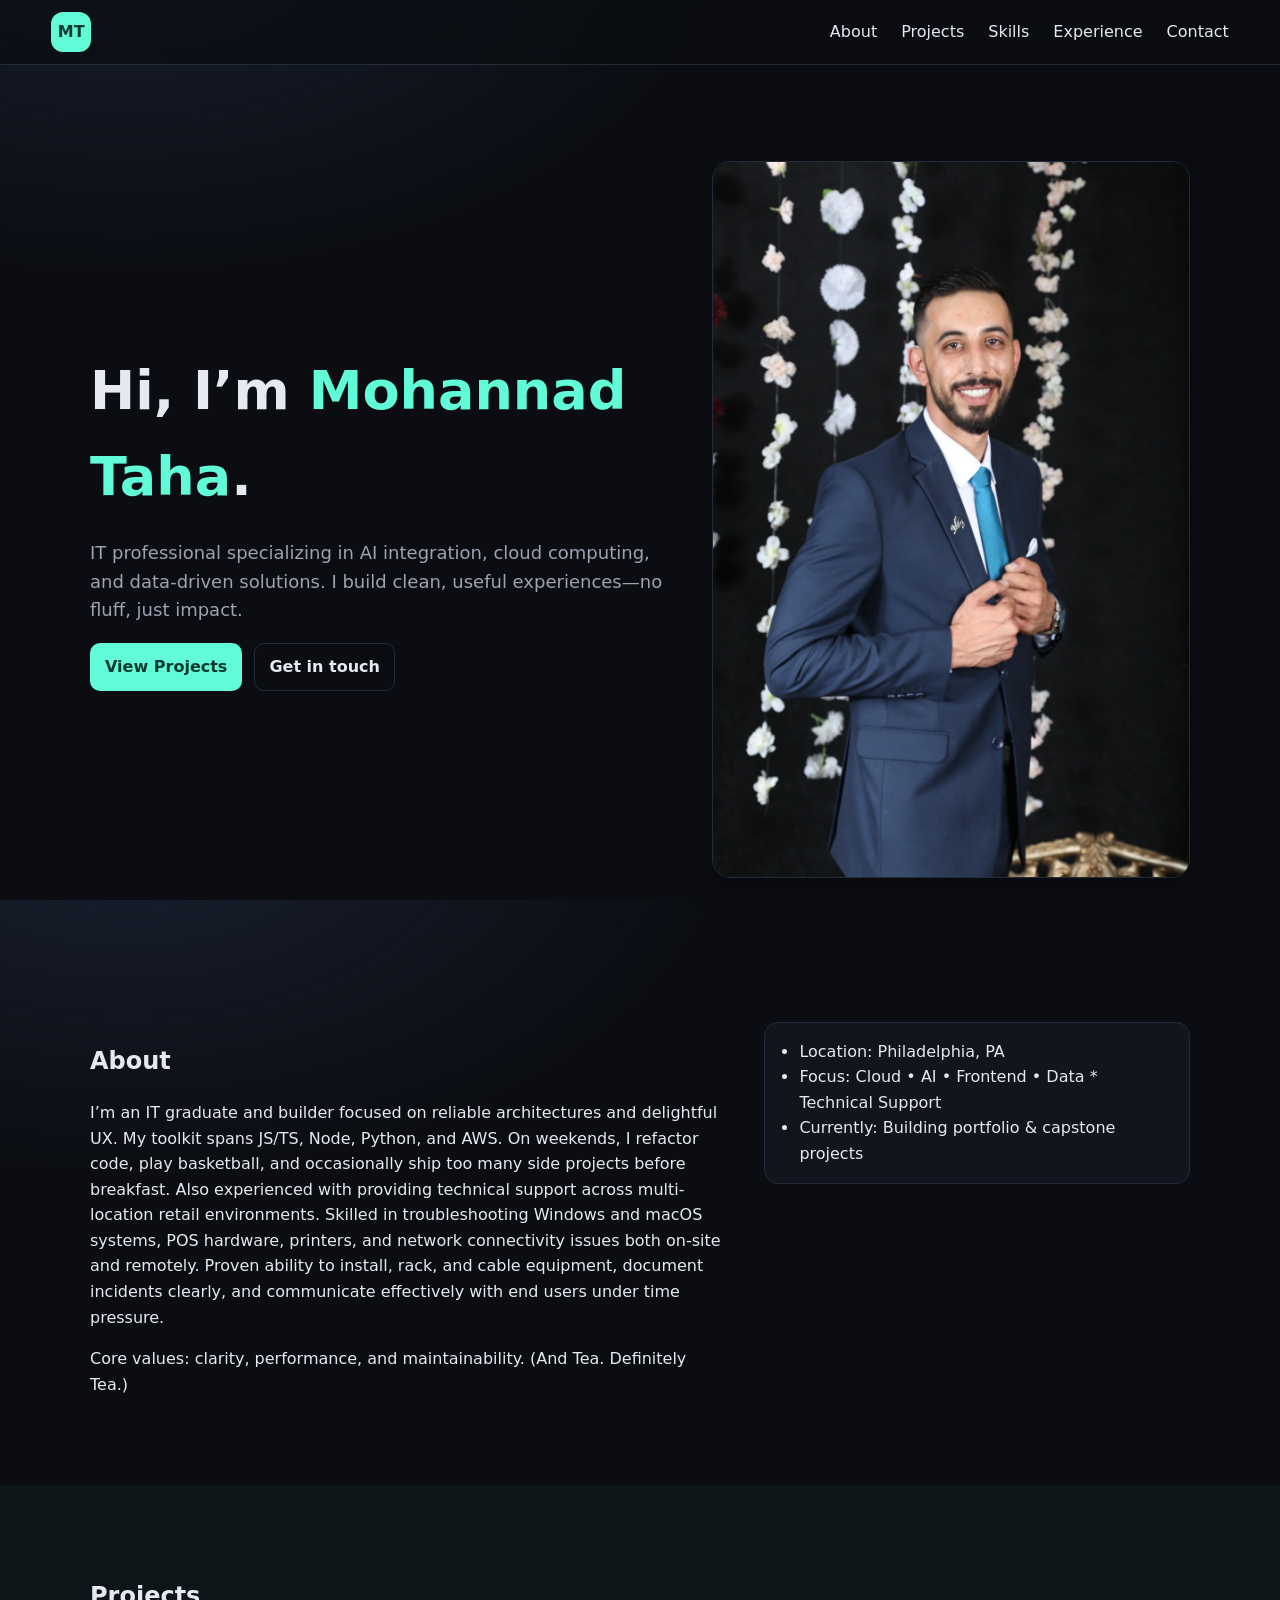
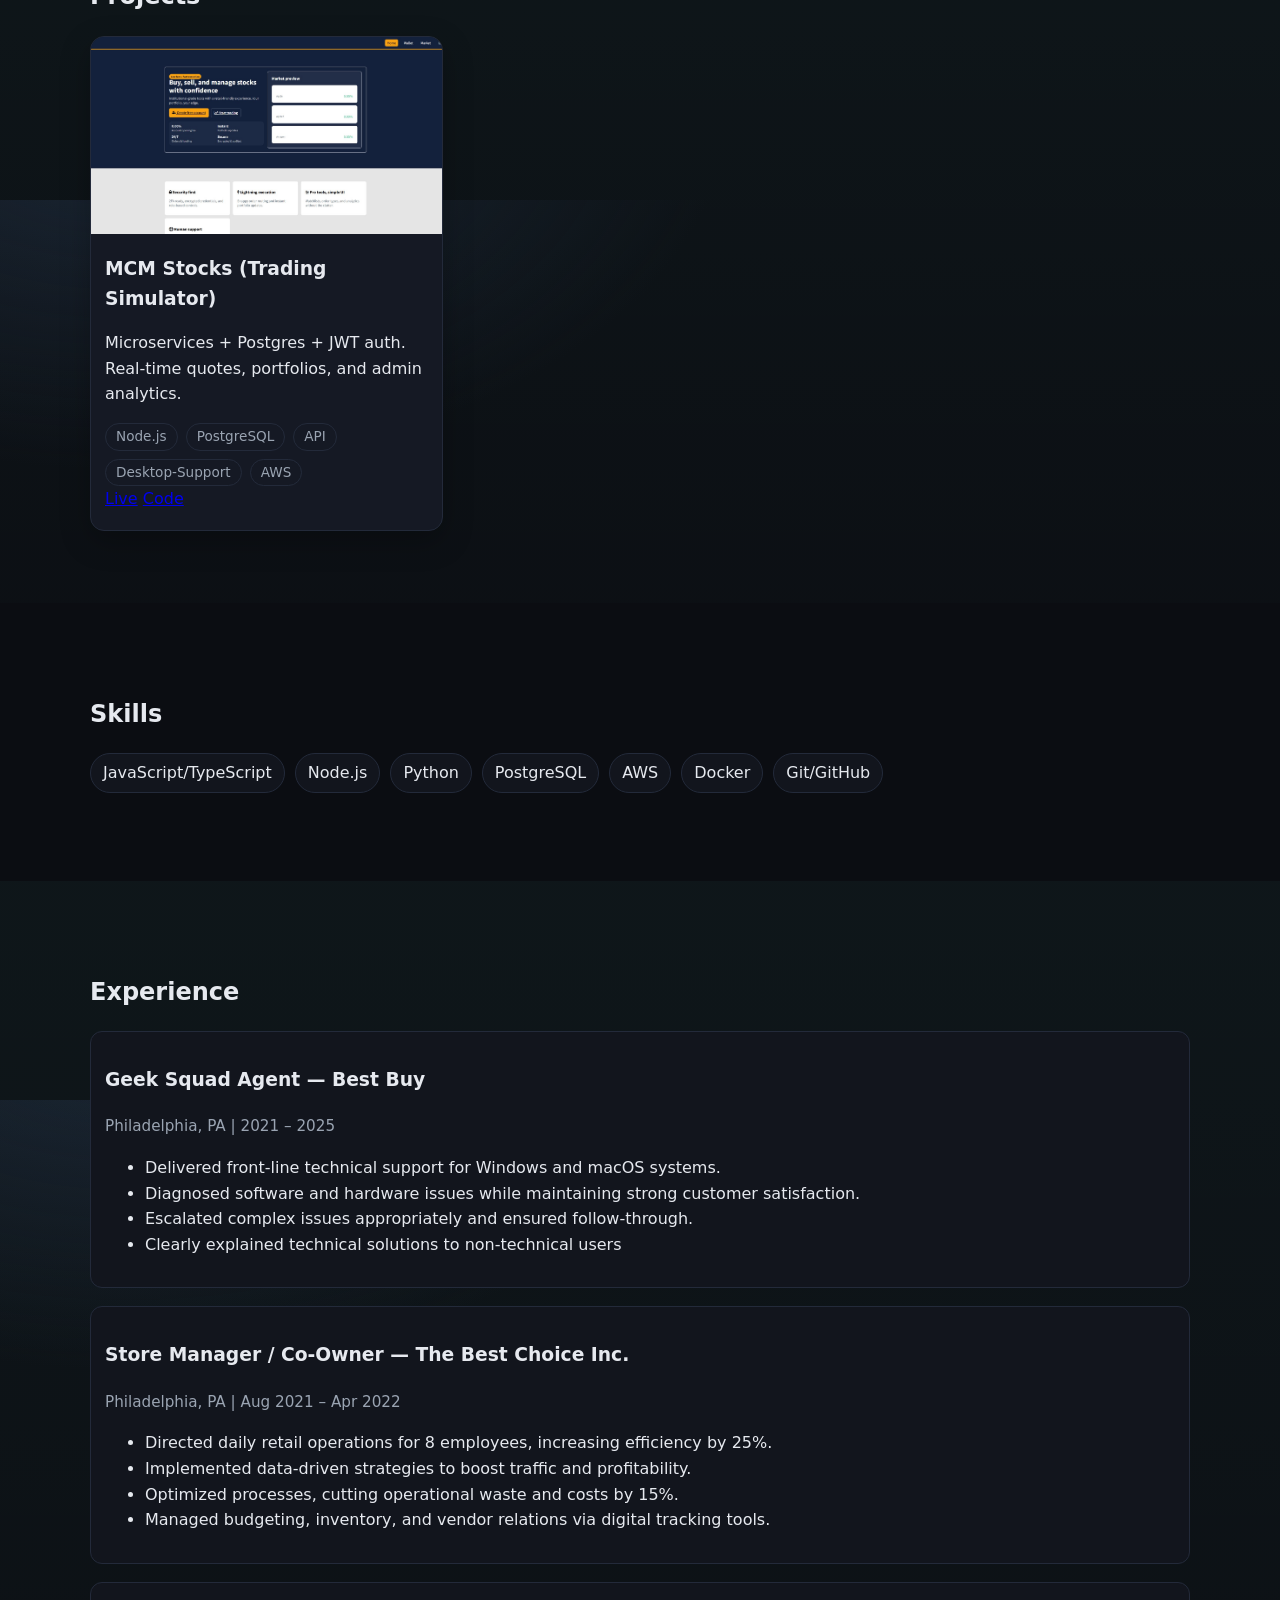
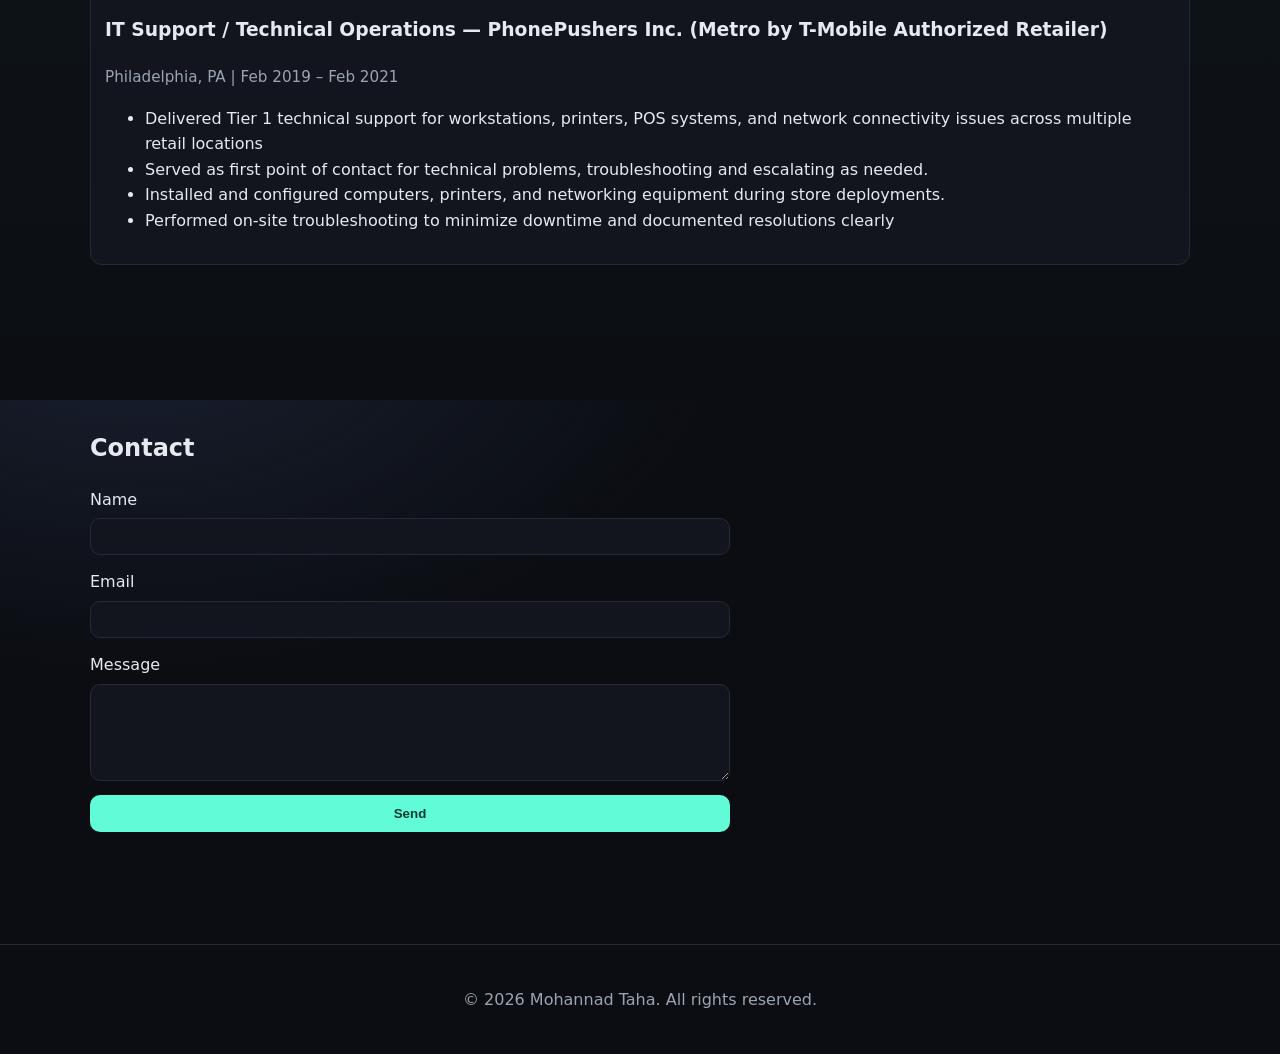
==== commit b0e84954: "Update index.html" ====
--- a/index.html
+++ b/index.html
@@ -58,6 +58,10 @@
             I’m an IT graduate and builder focused on reliable architectures and delightful UX.
             My toolkit spans JS/TS, Node, Python, and AWS. On weekends, I refactor code,
             play basketball, and occasionally ship too many side projects before breakfast.
+            Also experienced with providing technical support across multi-location retail environments. 
+            Skilled in troubleshooting Windows and macOS systems, POS hardware, printers, and network 
+            connectivity issues both on-site and remotely. Proven ability to install, rack, and cable equipment, 
+            document incidents clearly, and communicate effectively with end users under time pressure.
           </p>
           <p>
             Core values: clarity, performance, and maintainability. (And Tea. Definitely Tea.)
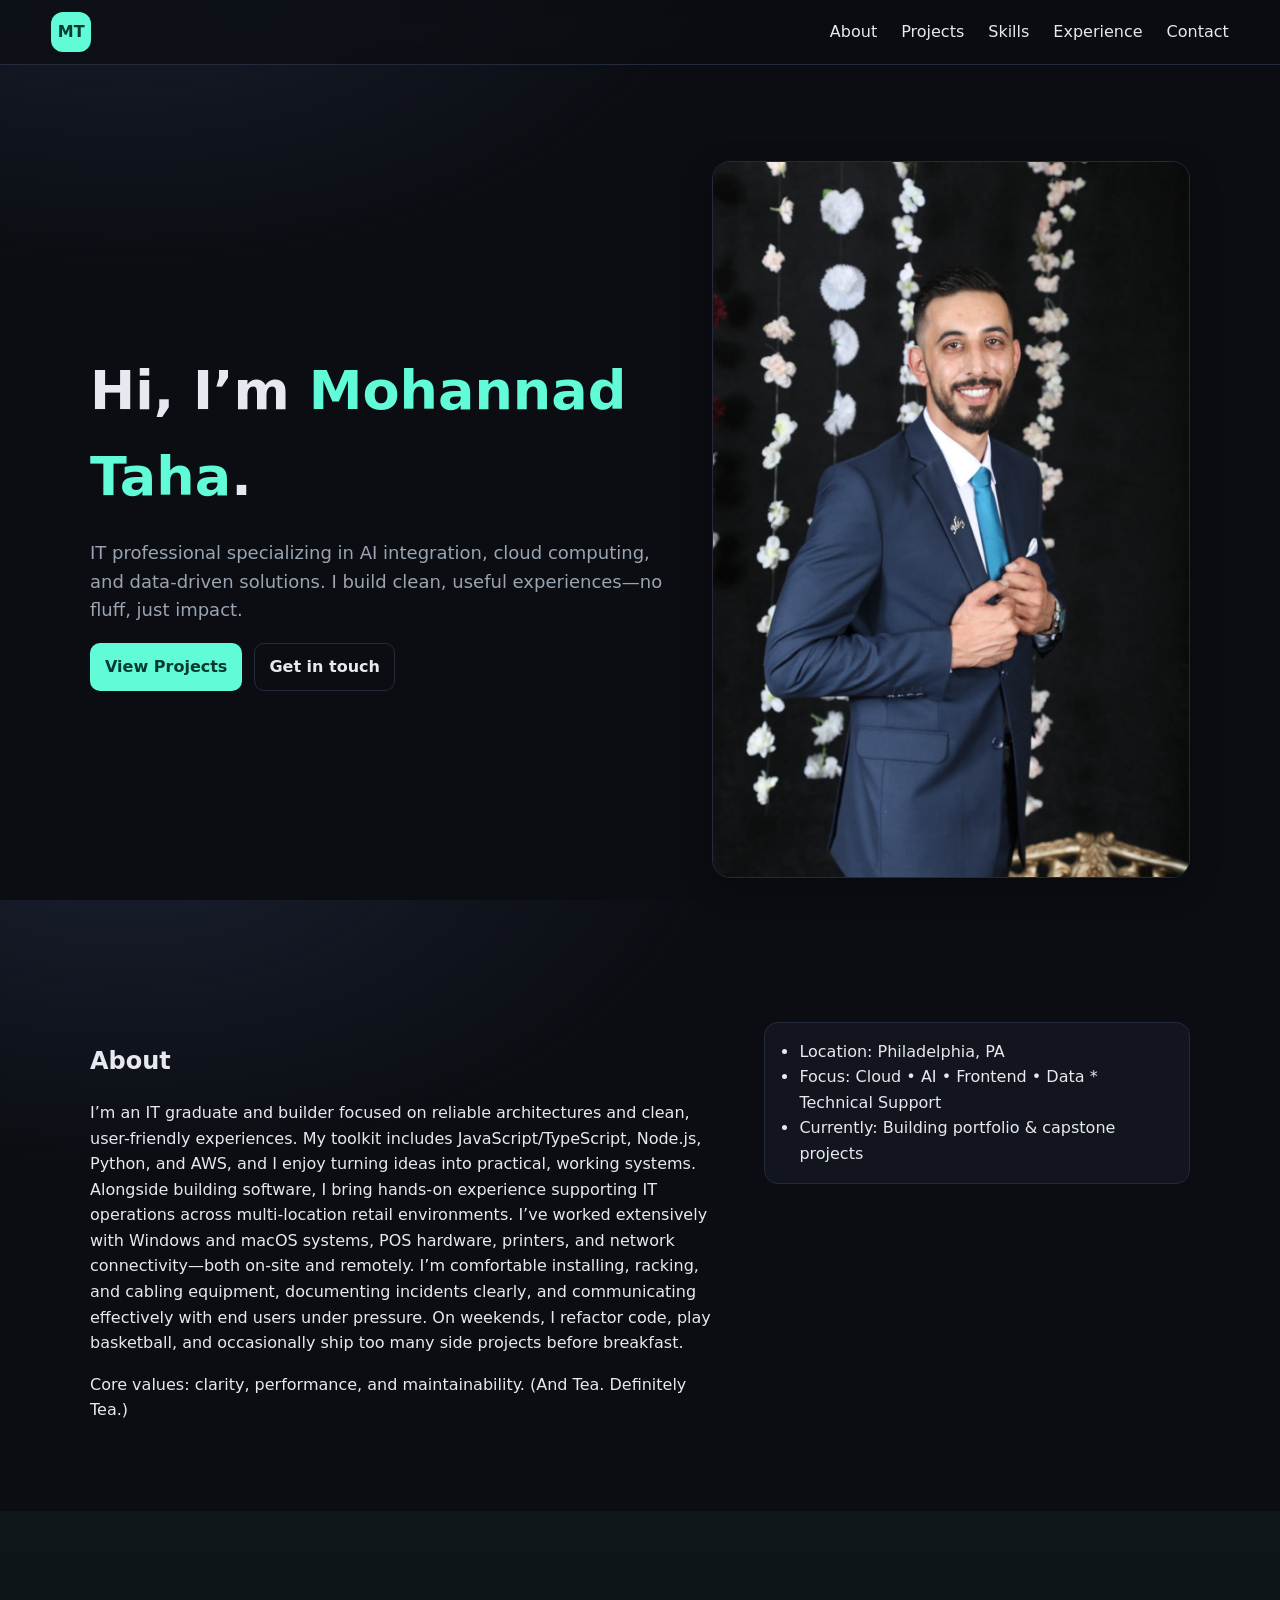
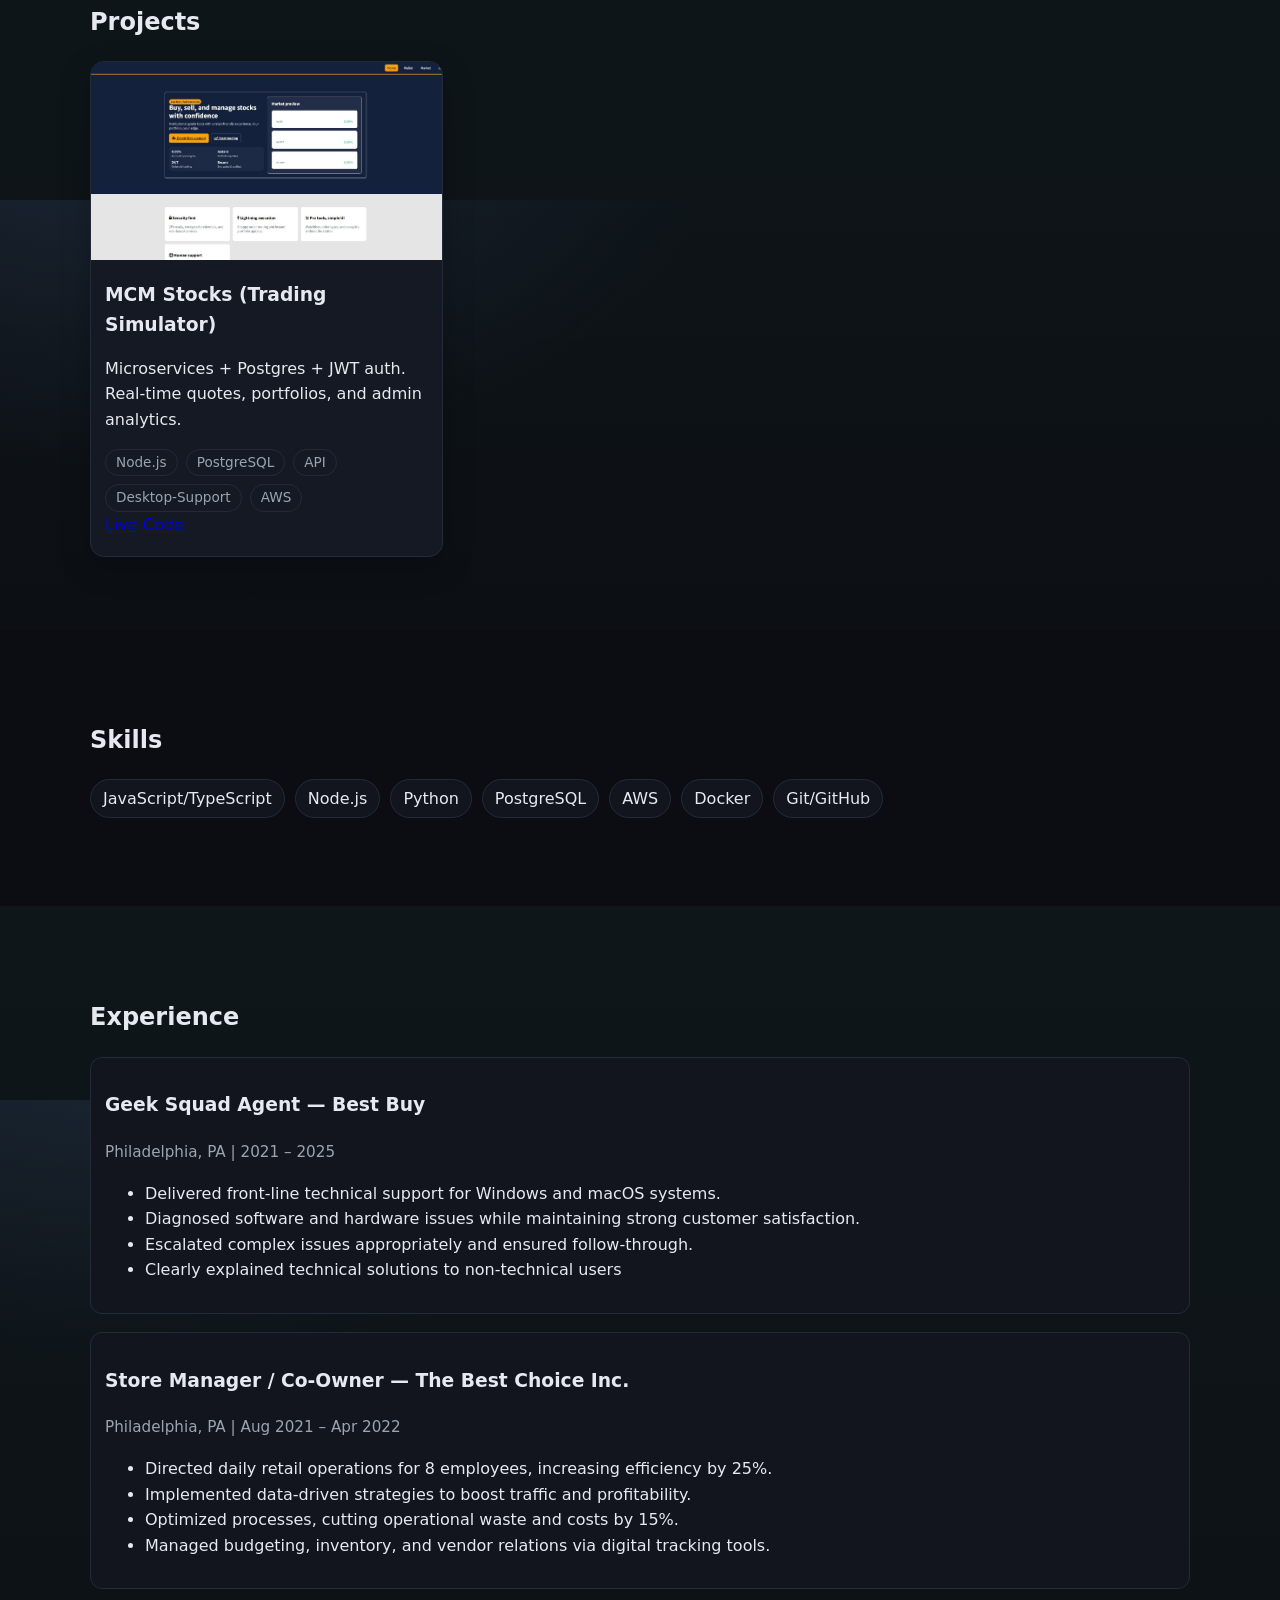
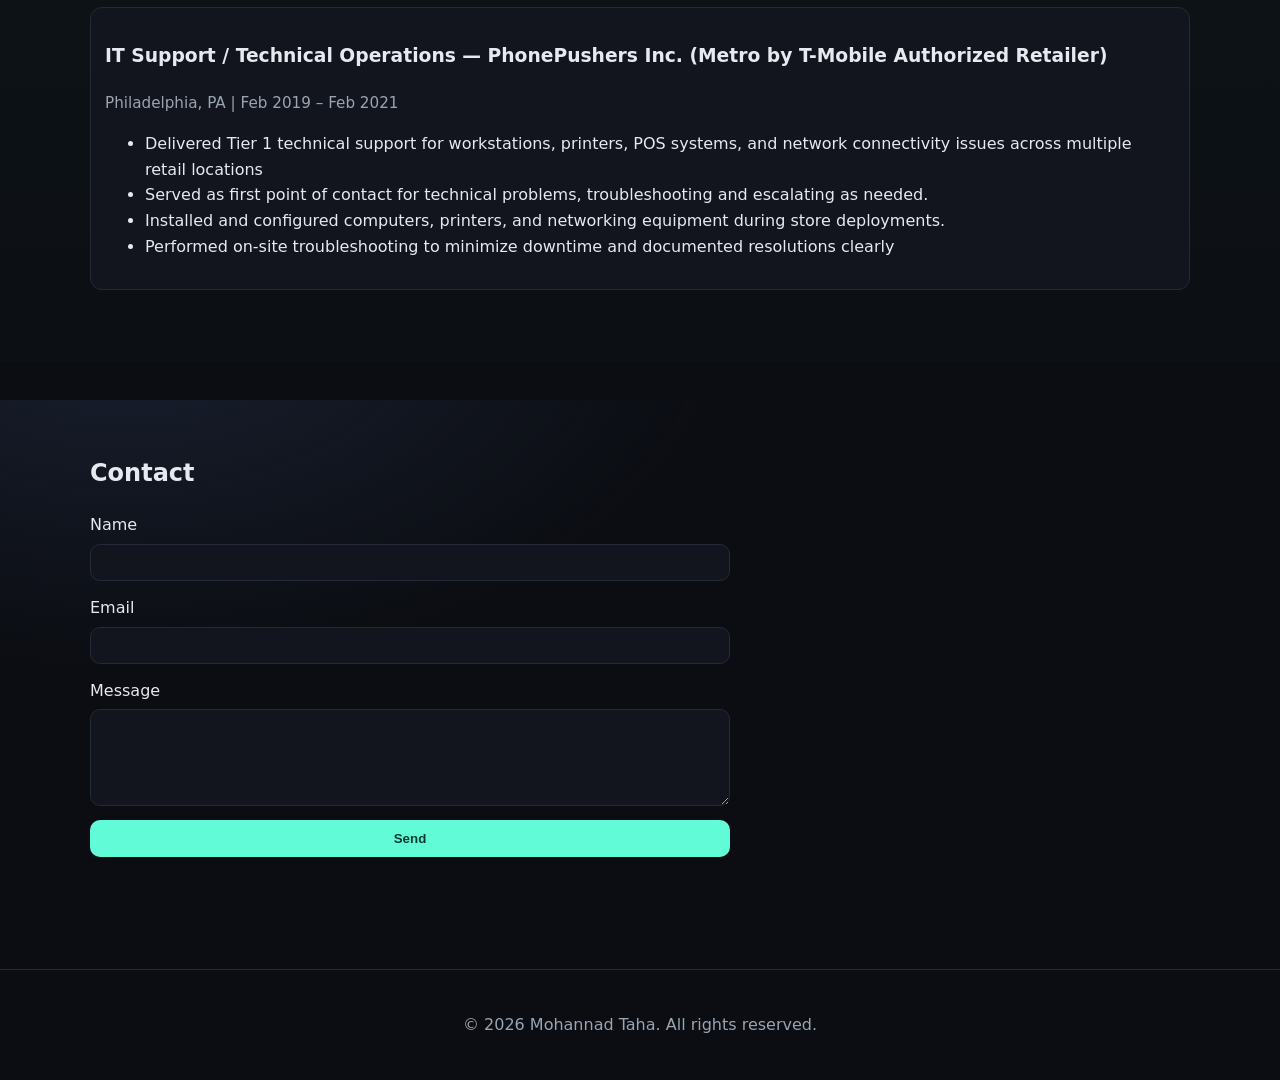
==== commit 968a5a41: "Update index.html" ====
--- a/index.html
+++ b/index.html
@@ -55,13 +55,10 @@
         <div>
           <h2>About</h2>
           <p>
-            I’m an IT graduate and builder focused on reliable architectures and delightful UX.
-            My toolkit spans JS/TS, Node, Python, and AWS. On weekends, I refactor code,
-            play basketball, and occasionally ship too many side projects before breakfast.
-            Also experienced with providing technical support across multi-location retail environments. 
-            Skilled in troubleshooting Windows and macOS systems, POS hardware, printers, and network 
-            connectivity issues both on-site and remotely. Proven ability to install, rack, and cable equipment, 
-            document incidents clearly, and communicate effectively with end users under time pressure.
+            I’m an IT graduate and builder focused on reliable architectures and clean, user-friendly experiences. My toolkit includes JavaScript/TypeScript, Node.js, Python, and AWS, and I enjoy turning ideas into practical, working systems.
+            Alongside building software, I bring hands-on experience supporting IT operations across multi-location retail environments. I’ve worked extensively with Windows and macOS systems, POS hardware, printers, and network connectivity—both on-site and remotely. I’m comfortable installing, racking, and cabling equipment, documenting incidents clearly, and communicating effectively with end users under pressure.
+            
+            On weekends, I refactor code, play basketball, and occasionally ship too many side projects before breakfast.
           </p>
           <p>
             Core values: clarity, performance, and maintainability. (And Tea. Definitely Tea.)
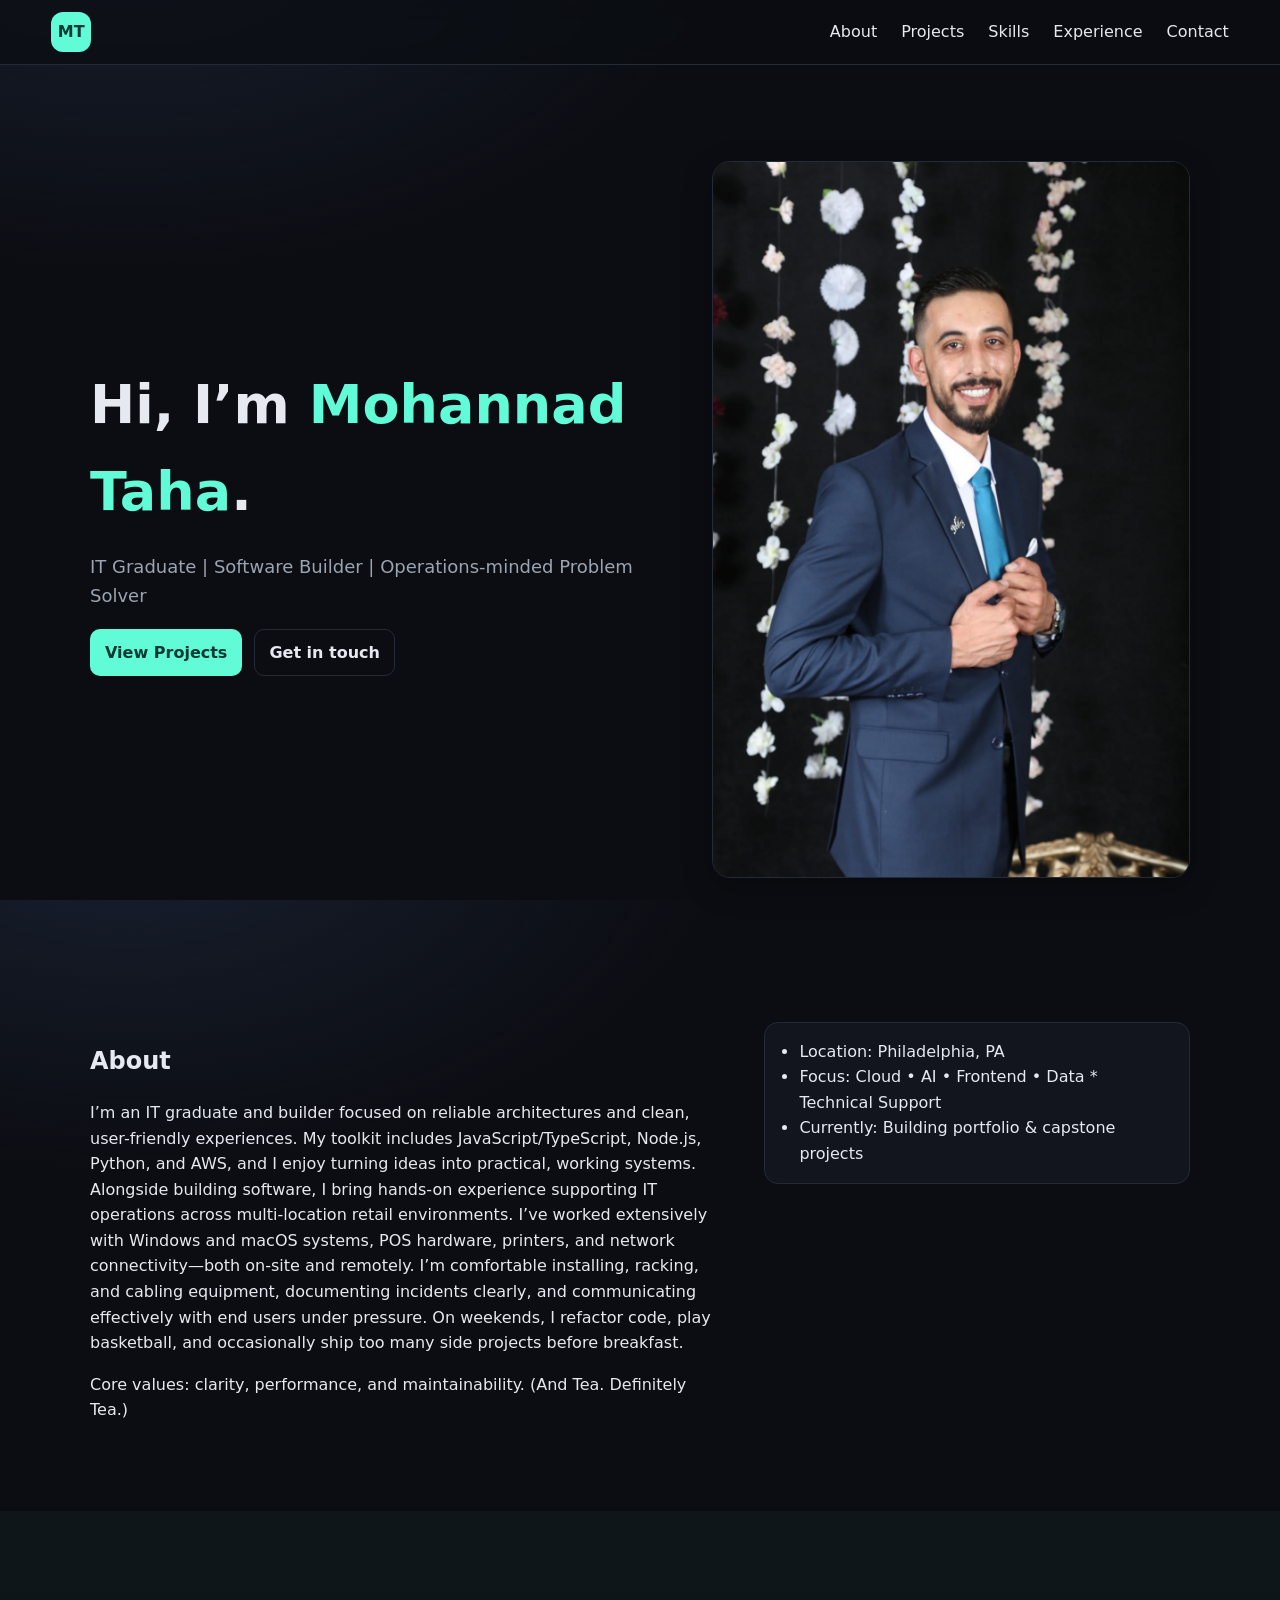
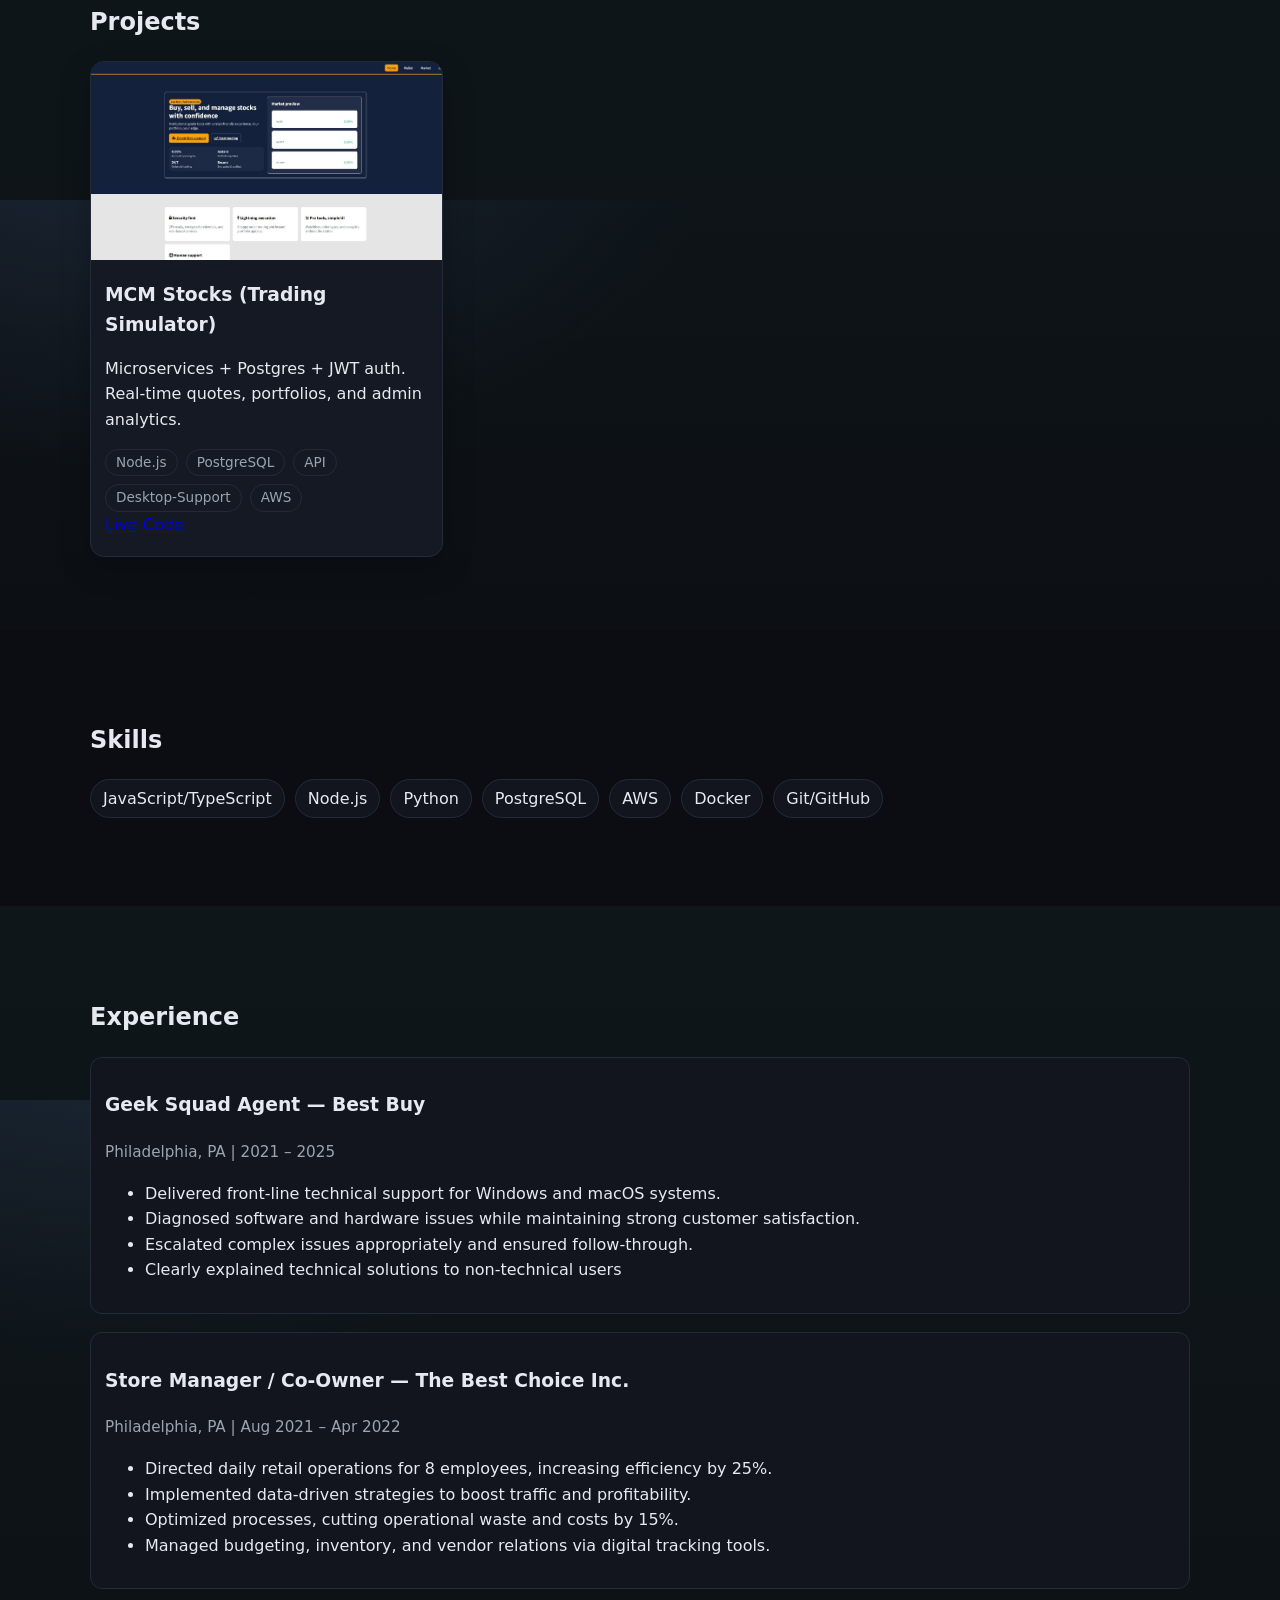
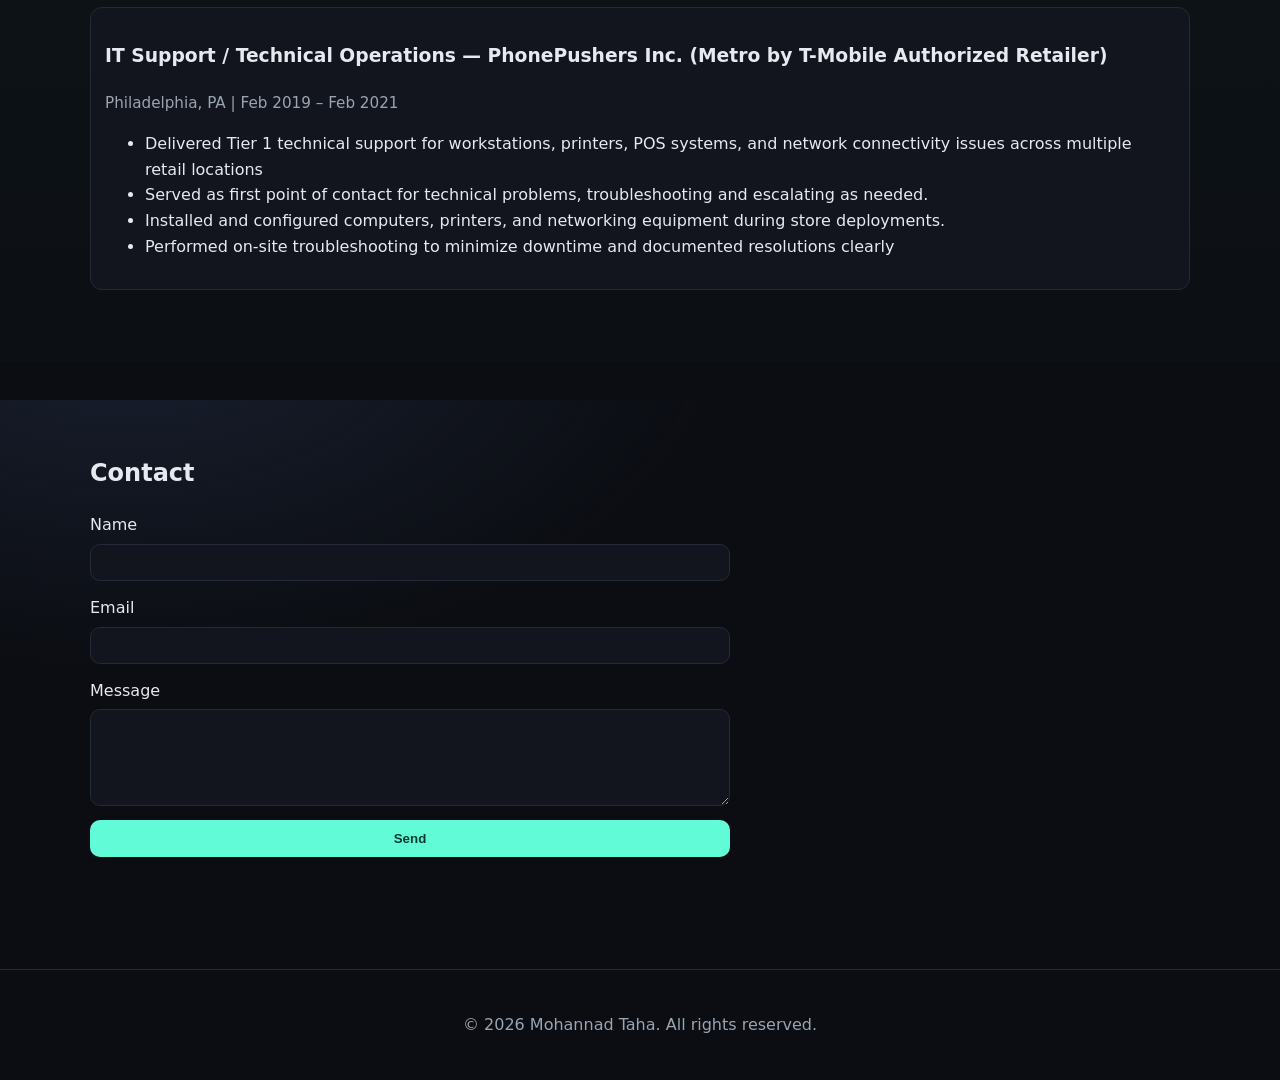
==== commit c5574e5e: "Update index.html" ====
--- a/index.html
+++ b/index.html
@@ -35,8 +35,7 @@
         <div class="hero__copy">
           <h1>Hi, I’m <span class="accent">Mohannad Taha</span>.</h1>
           <p class="lead">
-            IT professional specializing in AI integration, cloud computing, and data-driven solutions.
-            I build clean, useful experiences—no fluff, just impact.
+            IT Graduate | Software Builder | Operations-minded Problem Solver
           </p>
           <div class="hero__cta">
             <a class="btn" href="#projects">View Projects</a>
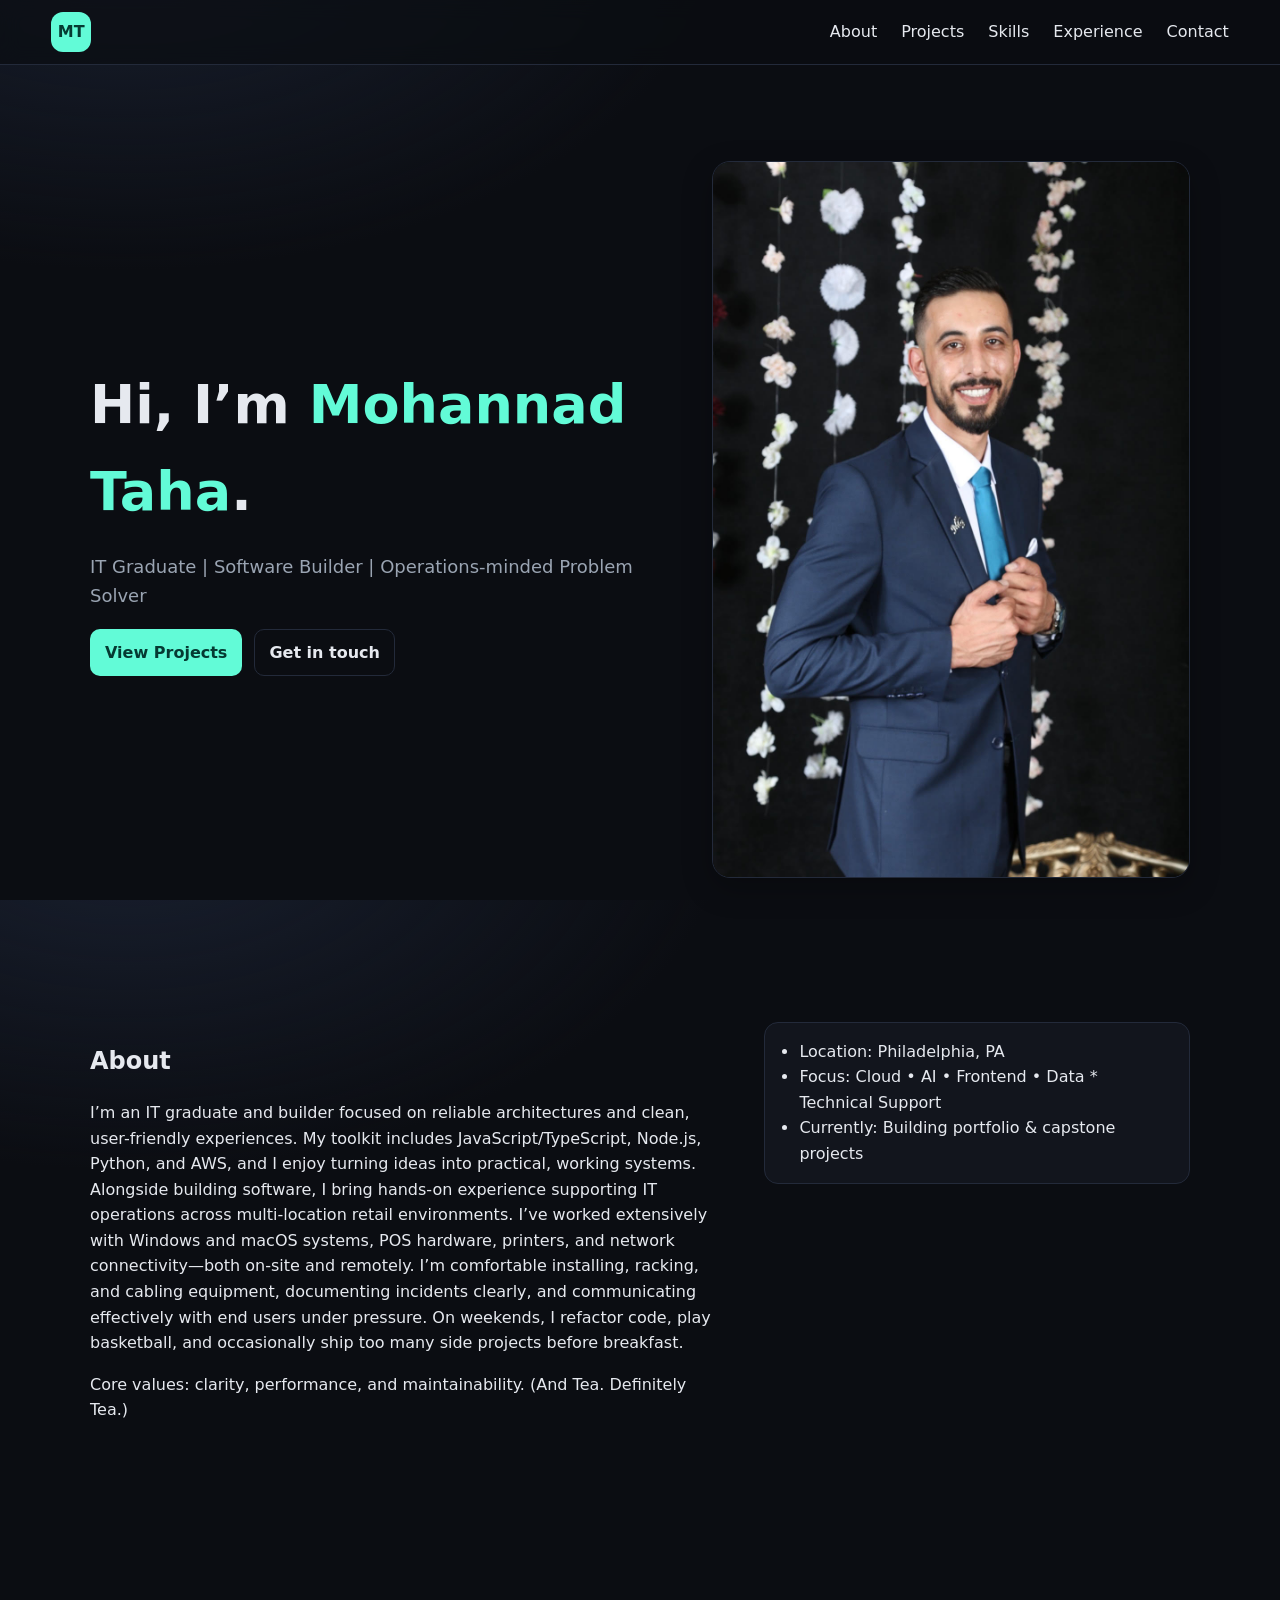
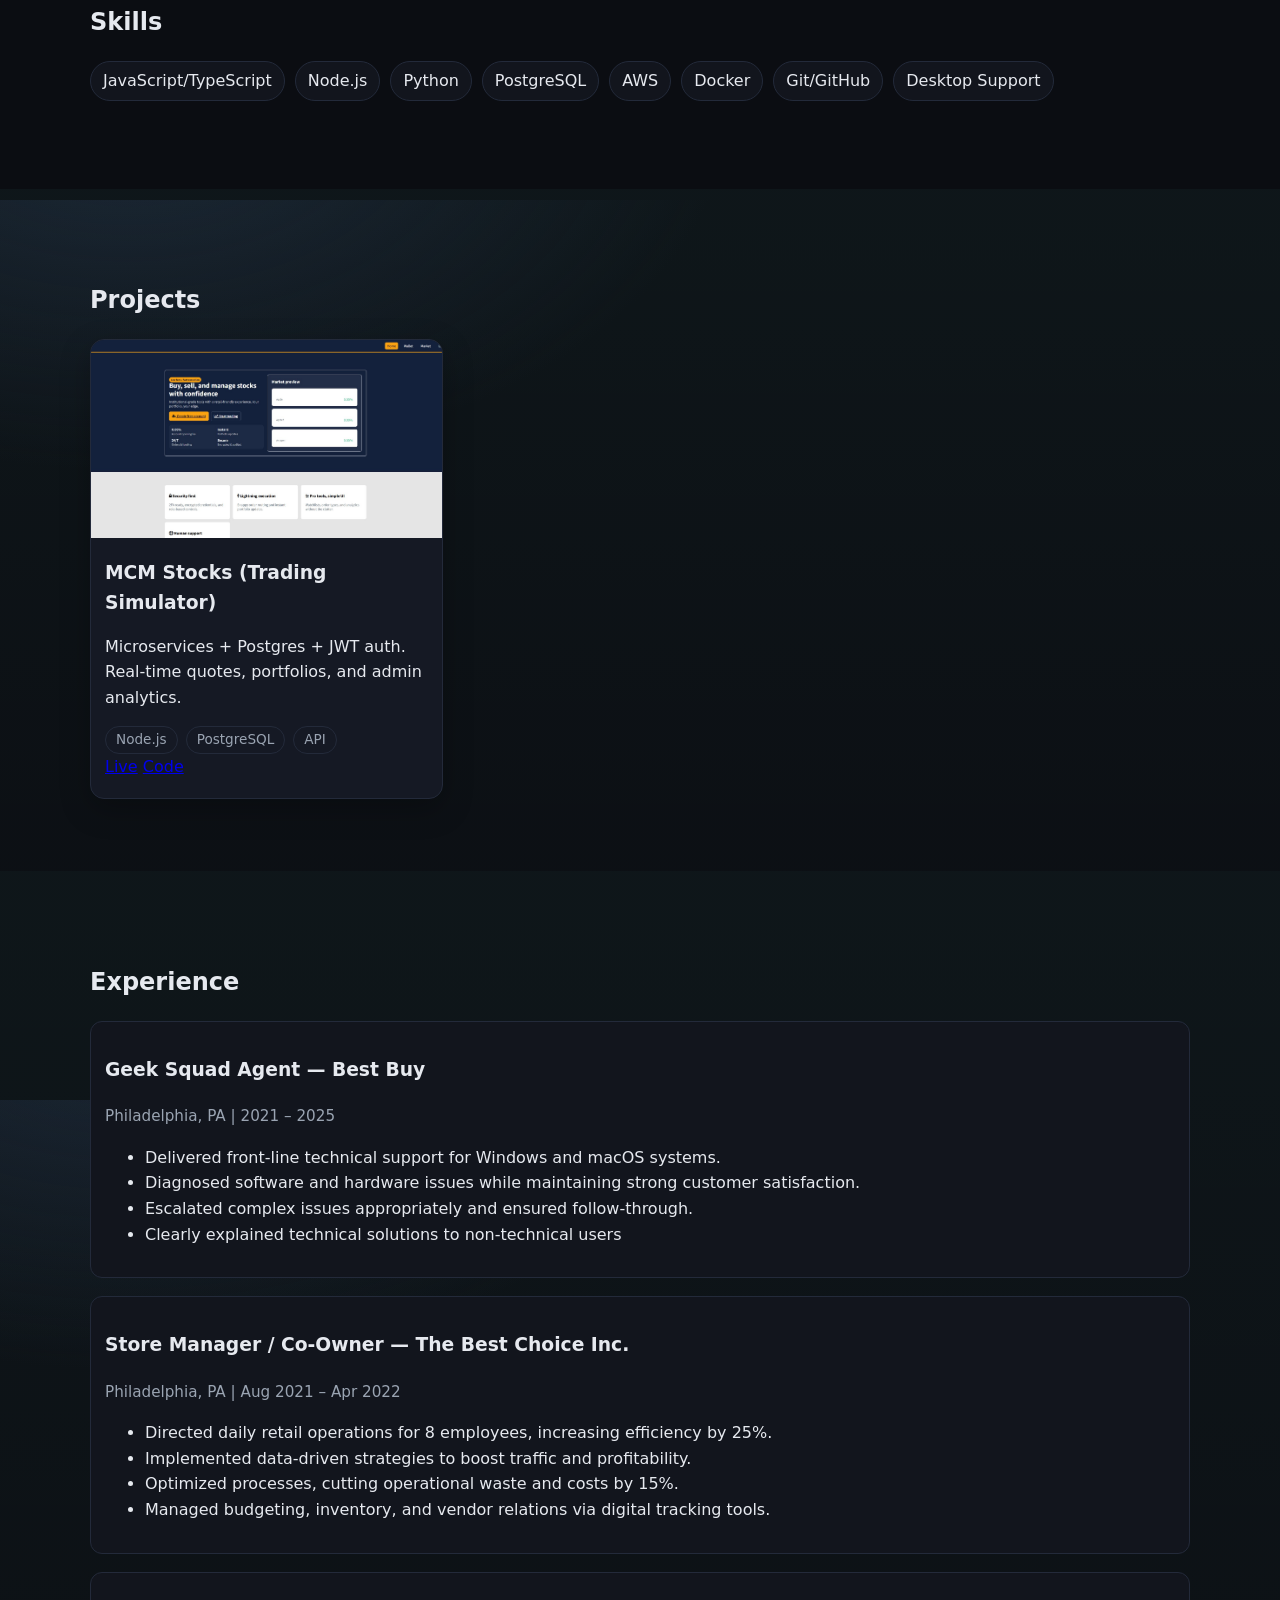
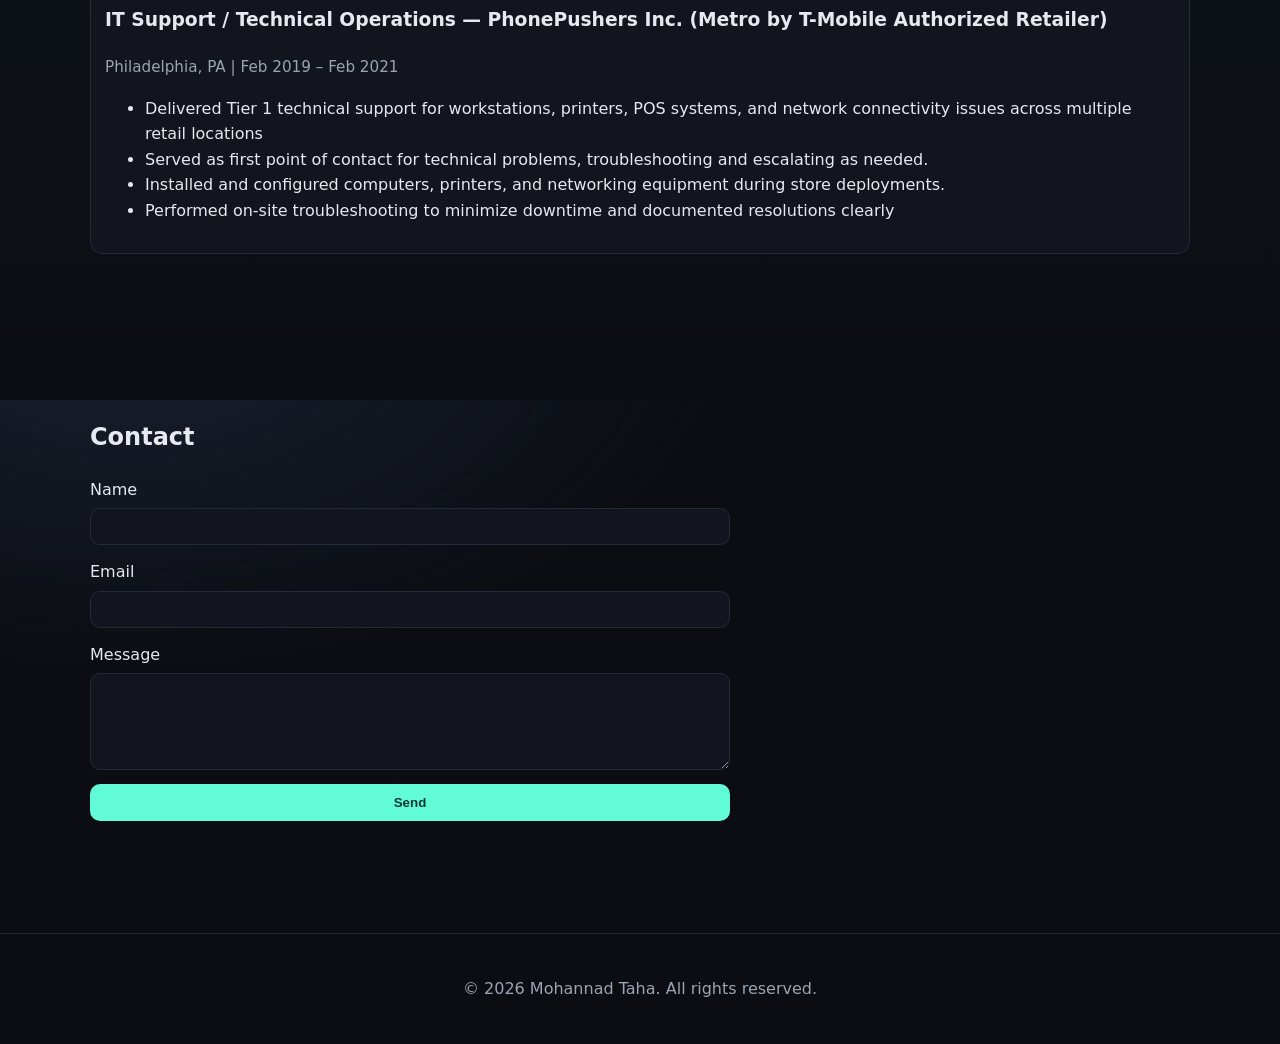
==== commit 2a93a0dd: "Update index.html" ====
--- a/index.html
+++ b/index.html
@@ -35,7 +35,7 @@
         <div class="hero__copy">
           <h1>Hi, I’m <span class="accent">Mohannad Taha</span>.</h1>
           <p class="lead">
-            IT Graduate | Software Builder | Operations-minded Problem Solver
+            IT Graduate | Software Builder | Operations-minded Problem Solver 
           </p>
           <div class="hero__cta">
             <a class="btn" href="#projects">View Projects</a>
@@ -72,7 +72,18 @@
         </aside>
       </div>
     </section>
-
+    
+    <!-- SKILLS -->
+    <section id="skills" class="section">
+      <div class="container">
+        <h2>Skills</h2>
+        <ul class="chips">
+          <li>JavaScript/TypeScript</li><li>Node.js</li><li>Python</li>
+          <li>PostgreSQL</li><li>AWS</li><li>Docker</li><li>Git/GitHub</li>
+          <li>Desktop Support</li>
+        </ul>
+      </div>
+    </section>
     <!-- PROJECTS -->
     <section id="projects" class="section bg-soft">
       <div class="container">
@@ -83,7 +94,7 @@
             <div class="card__body">
               <h3>MCM Stocks (Trading Simulator)</h3>
               <p>Microservices + Postgres + JWT auth. Real-time quotes, portfolios, and admin analytics.</p>
-              <div class="card__tags"><span>Node.js</span><span>PostgreSQL</span><span>API</span><span>Desktop-Support</span><span>AWS</span></div>
+              <div class="card__tags"><span>Node.js</span><span>PostgreSQL</span><span>API</span></div>
               <div class="card__cta">
                 <a href="#" class="link">Live</a>
                 <a href="#" class="link">Code</a>
@@ -91,17 +102,6 @@
             </div>
           </article>
         </div>
-      </div>
-    </section>
-
-    <!-- SKILLS -->
-    <section id="skills" class="section">
-      <div class="container">
-        <h2>Skills</h2>
-        <ul class="chips">
-          <li>JavaScript/TypeScript</li><li>Node.js</li><li>Python</li>
-          <li>PostgreSQL</li><li>AWS</li><li>Docker</li><li>Git/GitHub</li>
-        </ul>
       </div>
     </section>
 
